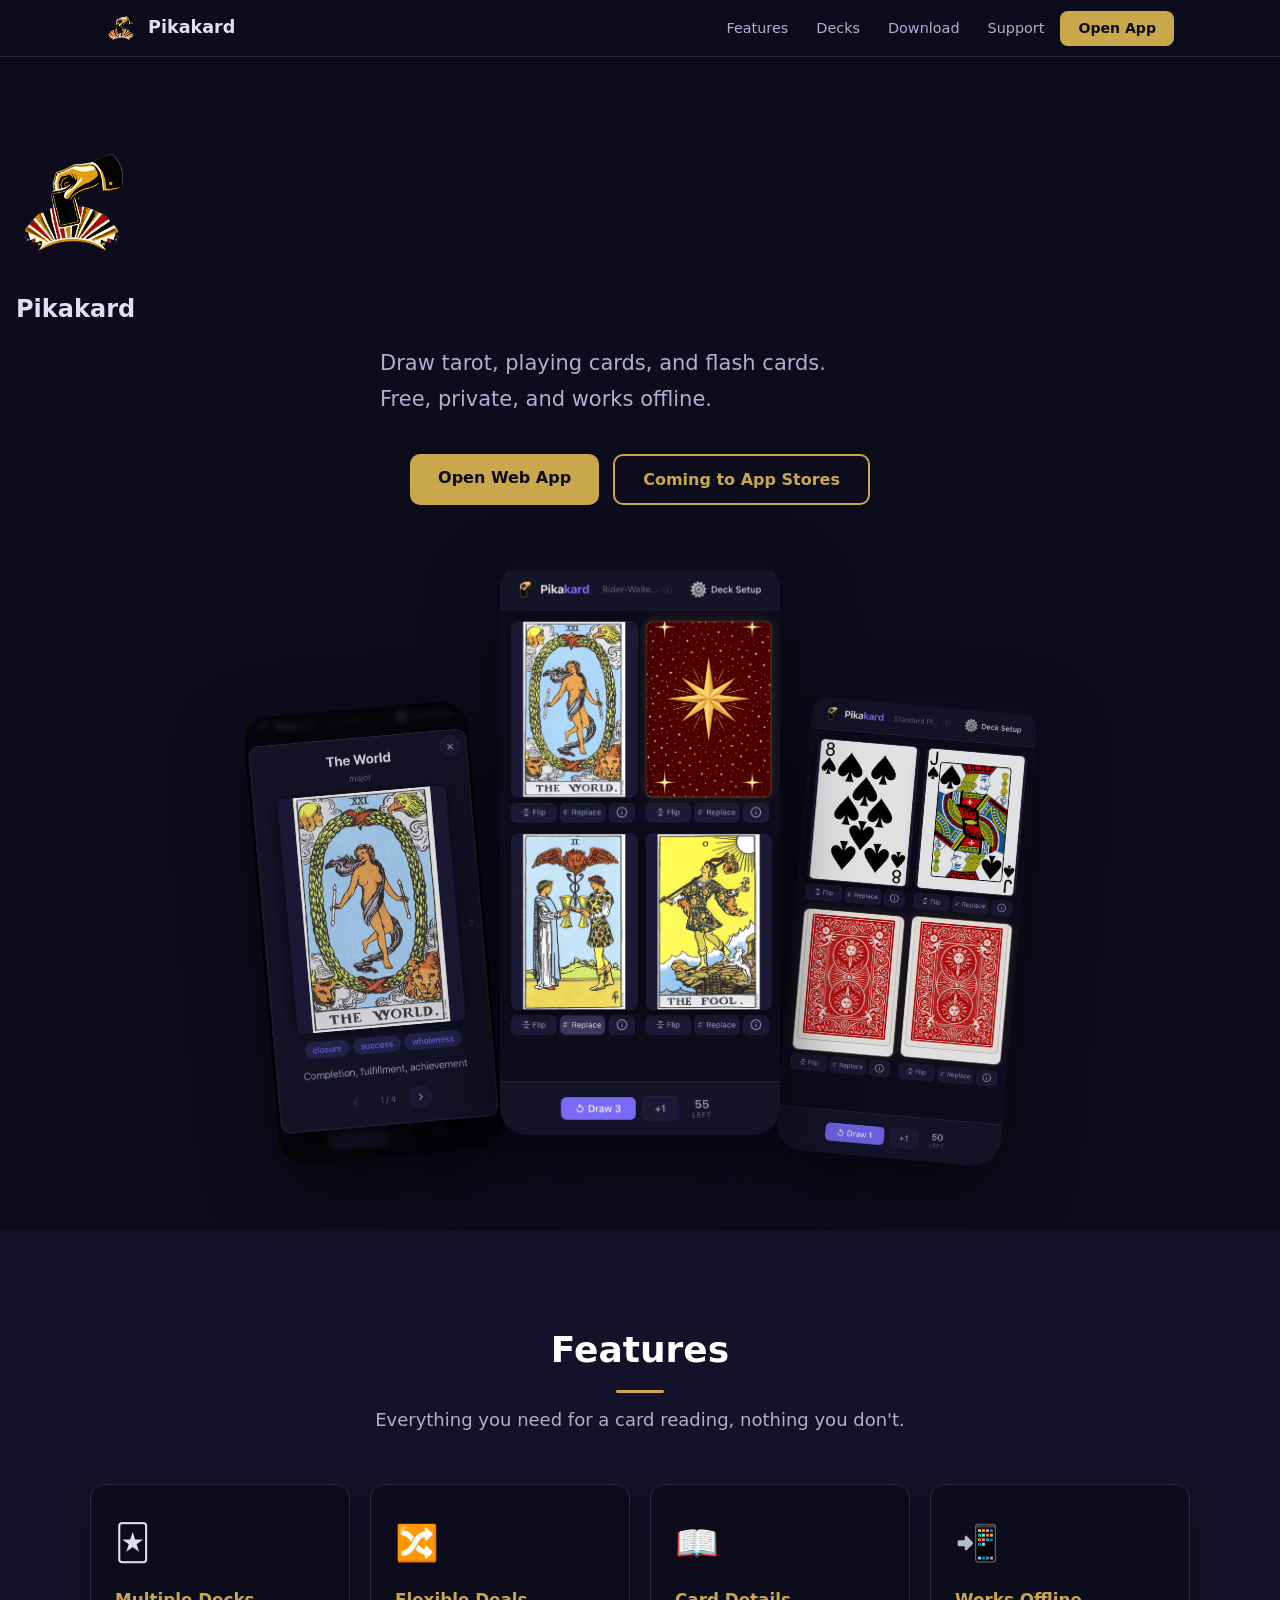
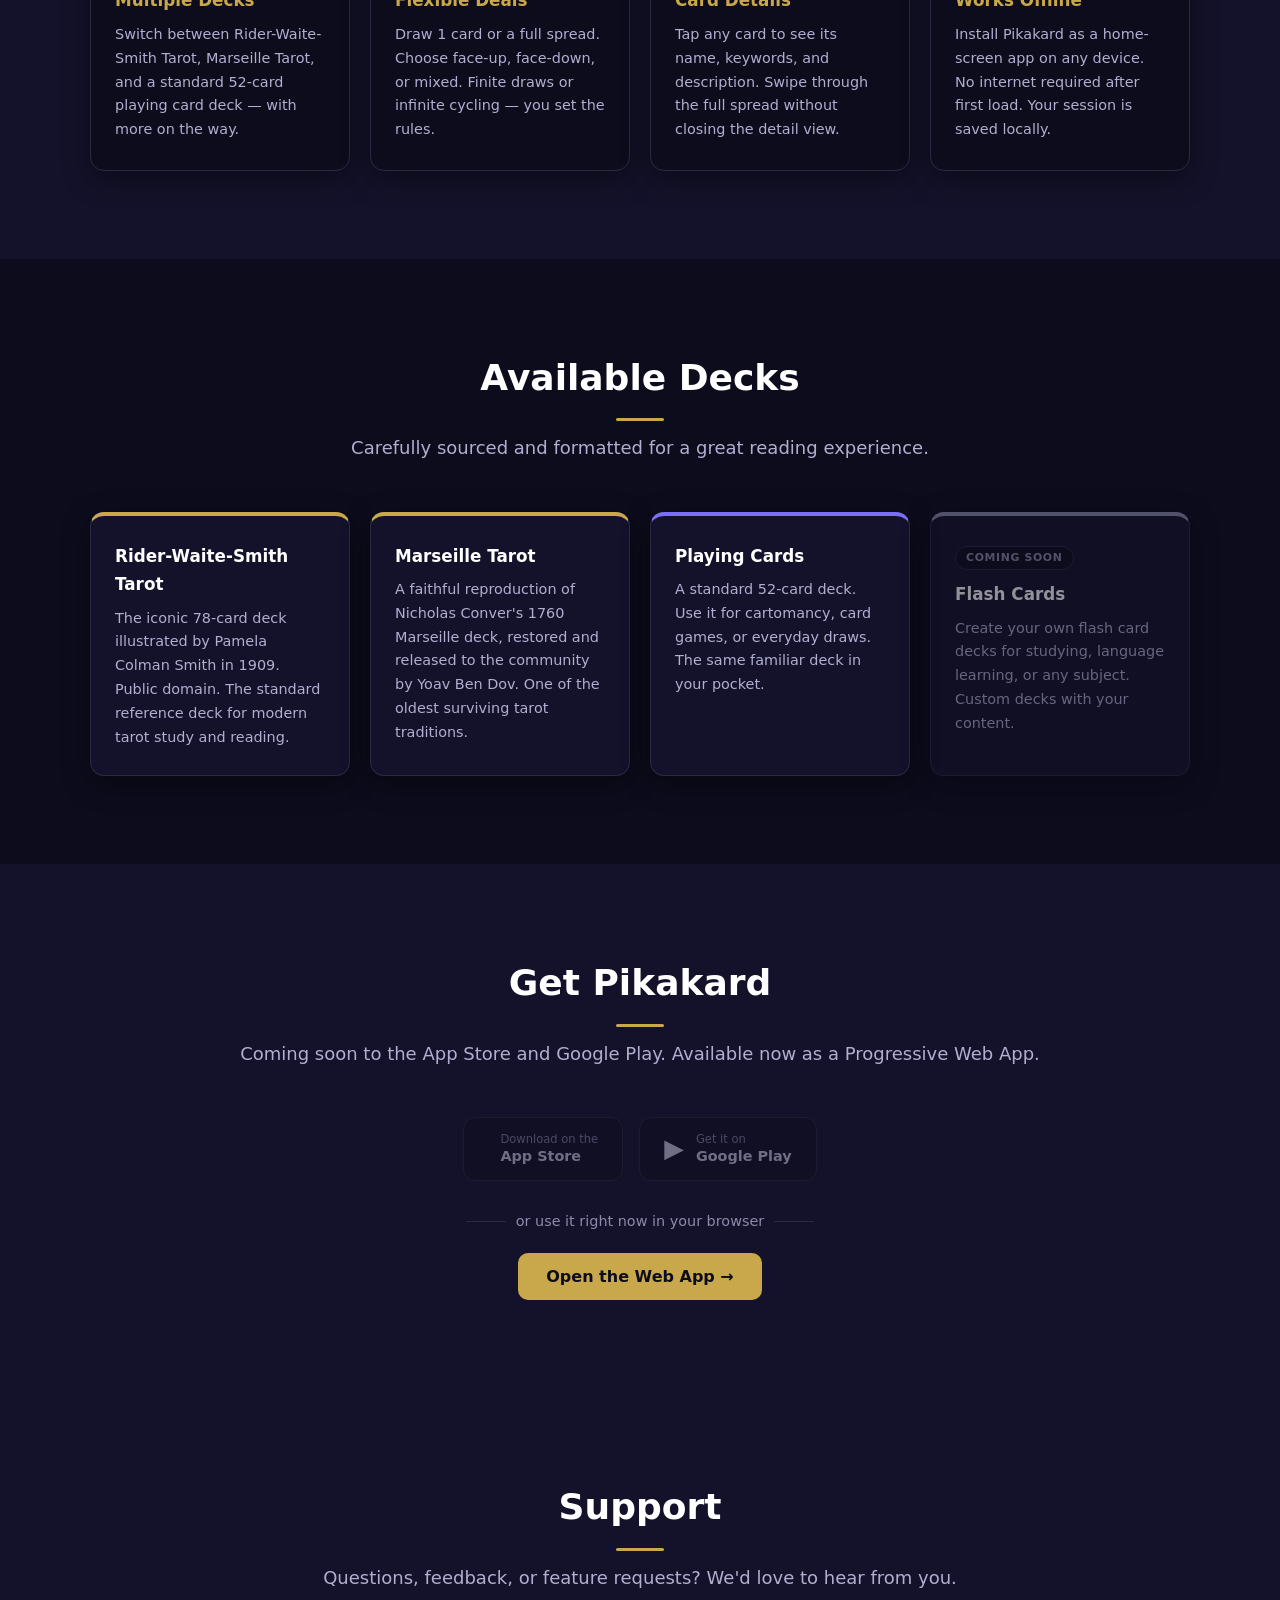
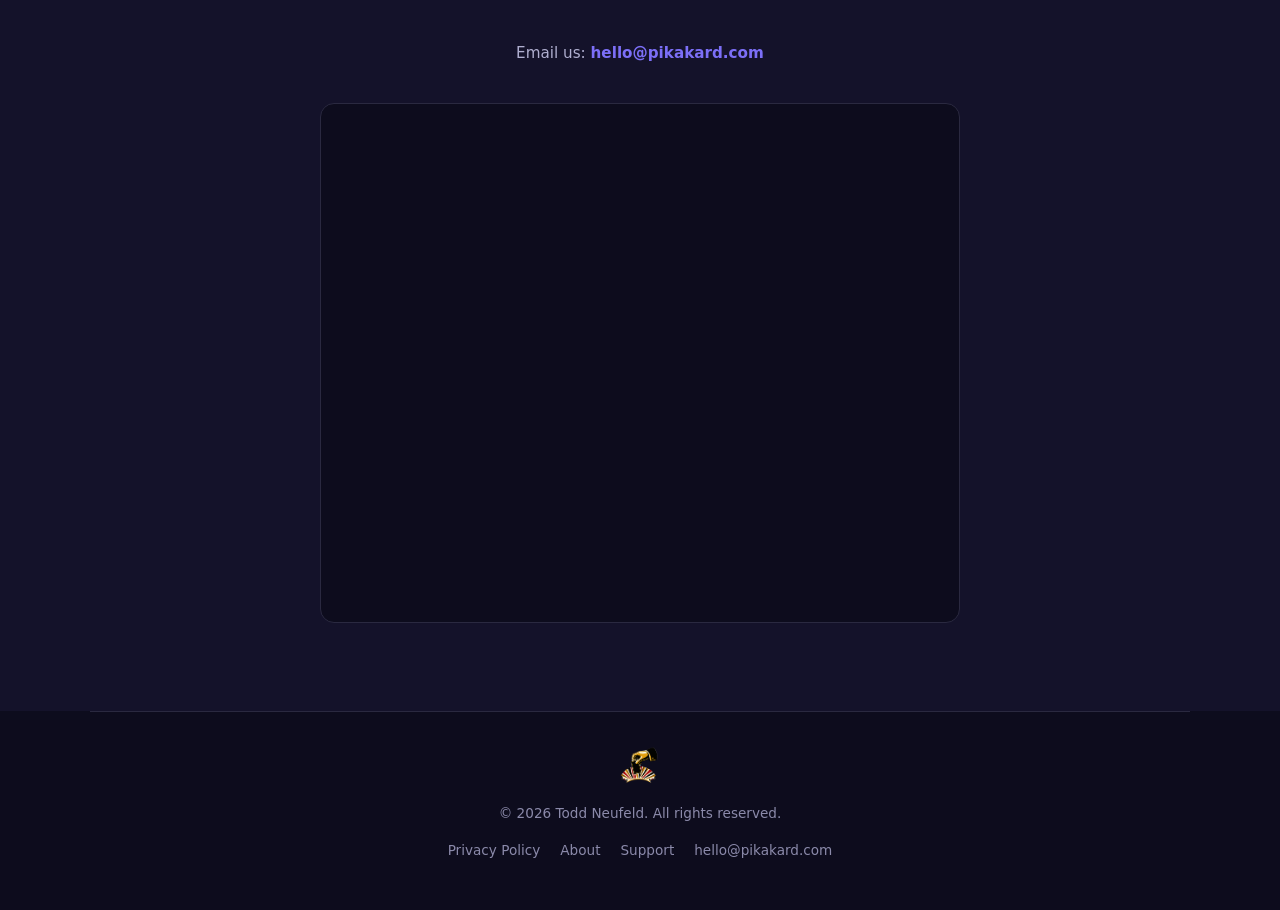
==== index.html @ 69129b9e "Fix contact form iframe positioning Use absolute-positioned iframe inside a relative+fixed-height co" ====
<!DOCTYPE html>
<html lang="en">
<head>
  <meta charset="UTF-8" />
  <meta name="viewport" content="width=device-width, initial-scale=1.0" />
  <title>Pikakard — Card Reading App</title>
  <meta name="description" content="Draw tarot, playing cards, and flash cards. Free, private, and works offline." />

  <!-- Open Graph -->
  <meta property="og:title"       content="Pikakard — Card Reading App" />
  <meta property="og:description" content="Draw tarot, playing cards, and flash cards. Free, private, and works offline." />
  <meta property="og:type"        content="website" />
  <meta property="og:url"         content="https://pikakard.com" />
  <meta property="og:image"       content="https://pikakard.com/images/Pikakard-RWS-spread-screenshot.png" />

  <!-- Canonical -->
  <link rel="canonical" href="https://pikakard.com" />

  <!-- Twitter / X -->
  <meta name="twitter:card"        content="summary_large_image" />
  <meta name="twitter:title"       content="Pikakard — Card Reading App" />
  <meta name="twitter:description" content="Draw tarot, playing cards, and flash cards. Free, private, and works offline." />
  <meta name="twitter:image"       content="https://pikakard.com/images/Pikakard-RWS-spread-screenshot.png" />

  <meta name="theme-color" content="#0d0c1d" />

  <!-- Icons -->
  <link rel="icon"             href="icons/pika-symbol.png" type="image/png" />
  <link rel="apple-touch-icon" href="icons/pika-logo-primary.png" />
  <link rel="manifest"         href="icons/site.webmanifest" />

  <link rel="stylesheet" href="styles.css" />
</head>
<body>

  <!-- ── Nav ───────────────────────────────────────────────────────────── -->
  <div class="nav-wrap">
    <nav class="nav" aria-label="Primary">
      <a href="#top" class="nav-logo">
        <img src="icons/pika-logo-primary.png" alt="" class="nav-logo-icon" />
        Pikakard
      </a>
      <div class="spacer"></div>
      <button class="burger" id="burger" aria-expanded="false" aria-controls="menu" aria-label="Open menu">☰</button>
      <div class="menu" id="menu" role="list">
        <a href="#features" role="listitem">Features</a>
        <a href="#decks"    role="listitem">Decks</a>
        <a href="#download" role="listitem">Download</a>
        <a href="#support"  role="listitem">Support</a>
        <a href="https://app.pikakard.com" class="btn cta" target="_blank" rel="noopener" role="listitem">Open App</a>
      </div>
    </nav>
  </div>

  <!-- ── Hero ──────────────────────────────────────────────────────────── -->
  <section id="top">
    <img src="icons/pika-logo-primary.png" alt="Pikakard logo" class="hero-logo" />
    <h1>Pikakard</h1>
    <p class="tagline">Draw tarot, playing cards, and flash cards.<br>Free, private, and works offline.</p>
    <div class="cta-row">
      <a href="https://app.pikakard.com" class="btn primary" target="_blank" rel="noopener">Open Web App</a>
      <a href="#download" class="btn ghost">Coming to App Stores</a>
    </div>

    <div class="hero-screenshots" aria-hidden="true">
      <img
        class="hero-shot hero-shot--left"
        src="images/Pikakard-RWS-modal-screenshot.png"
        alt="Card detail view showing The World tarot card"
      />
      <img
        class="hero-shot hero-shot--center"
        src="images/Pikakard-RWS-spread-screenshot.png"
        alt="Pikakard showing a four-card tarot spread"
      />
      <img
        class="hero-shot hero-shot--right"
        src="images/Pikakard-Poker-spread-screenshot.png"
        alt="Pikakard showing a playing card spread"
      />
    </div>
  </section>

  <!-- ── Features ──────────────────────────────────────────────────────── -->
  <section id="features">
    <div class="section-inner">
      <div class="section-heading">
        <h2>Features</h2>
        <p>Everything you need for a card reading, nothing you don't.</p>
      </div>
      <div class="features-grid">
        <div class="feature-card">
          <span class="feature-icon">🃏</span>
          <h3>Multiple Decks</h3>
          <p>Switch between Rider-Waite-Smith Tarot, Marseille Tarot, and a standard 52-card playing card deck — with more on the way.</p>
        </div>
        <div class="feature-card">
          <span class="feature-icon">🔀</span>
          <h3>Flexible Deals</h3>
          <p>Draw 1 card or a full spread. Choose face-up, face-down, or mixed. Finite draws or infinite cycling — you set the rules.</p>
        </div>
        <div class="feature-card">
          <span class="feature-icon">📖</span>
          <h3>Card Details</h3>
          <p>Tap any card to see its name, keywords, and description. Swipe through the full spread without closing the detail view.</p>
        </div>
        <div class="feature-card">
          <span class="feature-icon">📲</span>
          <h3>Works Offline</h3>
          <p>Install Pikakard as a home-screen app on any device. No internet required after first load. Your session is saved locally.</p>
        </div>
      </div>
    </div>
  </section>

  <!-- ── Decks ──────────────────────────────────────────────────────────── -->
  <section id="decks">
    <div class="section-inner">
      <div class="section-heading">
        <h2>Available Decks</h2>
        <p>Carefully sourced and formatted for a great reading experience.</p>
      </div>
      <div class="decks-grid">
        <div class="deck-card">
          <h3>Rider-Waite-Smith Tarot</h3>
          <p>The iconic 78-card deck illustrated by Pamela Colman Smith in 1909. Public domain. The standard reference deck for modern tarot study and reading.</p>
        </div>
        <div class="deck-card">
          <h3>Marseille Tarot</h3>
          <p>A faithful reproduction of Nicholas Conver's 1760 Marseille deck, restored and released to the community by Yoav Ben Dov. One of the oldest surviving tarot traditions.</p>
        </div>
        <div class="deck-card">
          <h3>Playing Cards</h3>
          <p>A standard 52-card deck. Use it for cartomancy, card games, or everyday draws. The same familiar deck in your pocket.</p>
        </div>
        <div class="deck-card deck-card--soon">
          <span class="coming-soon-badge">Coming Soon</span>
          <h3>Flash Cards</h3>
          <p>Create your own flash card decks for studying, language learning, or any subject. Custom decks with your content.</p>
        </div>
      </div>
    </div>
  </section>

  <!-- ── Download ───────────────────────────────────────────────────────── -->
  <section id="download">
    <div class="section-inner">
      <div class="section-heading">
        <h2>Get Pikakard</h2>
        <p>Coming soon to the App Store and Google Play. Available now as a Progressive Web App.</p>
      </div>

      <div class="badge-row">
        <!-- Placeholder badges — links will be added when store listings go live -->
        <a class="store-badge placeholder" href="#download" aria-label="Download on the App Store (coming soon)" aria-disabled="true">
          <span class="store-badge-icon"></span>
          <span class="store-badge-text">
            <small>Download on the</small>
            App Store
          </span>
        </a>
        <a class="store-badge placeholder" href="#download" aria-label="Get it on Google Play (coming soon)" aria-disabled="true">
          <span class="store-badge-icon">▶</span>
          <span class="store-badge-text">
            <small>Get it on</small>
            Google Play
          </span>
        </a>
      </div>

      <div class="or-divider">or use it right now in your browser</div>

      <div style="text-align:center">
        <a href="https://app.pikakard.com" class="btn primary" target="_blank" rel="noopener">Open the Web App →</a>
      </div>
    </div>
  </section>

  <!-- ── Support ───────────────────────────────────────────────────────── -->
  <section id="support">
    <div class="section-inner">
      <div class="section-heading">
        <h2>Support</h2>
        <p>Questions, feedback, or feature requests? We'd love to hear from you.</p>
      </div>

      <div class="support-email">
        Email us: <a href="mailto:hello@pikakard.com">hello@pikakard.com</a>
      </div>

      <div class="contact-form-wrap">
        <iframe src="https://www.managersal.com/webform.php?fo=101&pf=100Wv1q6&op=managersalForm" style="position:absolute;top:0;left:0;width:100%;height:100%;border:0;" onload="szManagerSalForm('managersalForm')"></iframe>
      </div>
    </div>
  </section>

  <!-- ── Footer ─────────────────────────────────────────────────────────── -->
  <footer class="site-footer">
    <img src="icons/pika-logo-primary.png" alt="Pikakard" class="footer-logo" />
    <div>&copy; <span id="year"></span> Todd Neufeld. All rights reserved.</div>
    <nav class="footer-links" aria-label="Footer">
      <a href="privacy.html">Privacy Policy</a>
      <a href="about.html">About</a>
      <a href="#support">Support</a>
      <a href="mailto:hello@pikakard.com">hello@pikakard.com</a>
    </nav>
  </footer>

  <script src="scripts.js"></script>
</body>
</html>
---- styles.css ----
/* ── Reset ─────────────────────────────────────────────────────────────── */
*, *::before, *::after { box-sizing: border-box; margin: 0; padding: 0; }
html { scroll-behavior: smooth; }

/* ── Design tokens ─────────────────────────────────────────────────────── */
:root {
  --bg:      #0d0c1d;
  --ink:     #e0dff5;
  --muted:   #8b8aaa;
  --subtle:  #b0afd0;
  --brand:   #c9a84c;   /* gold */
  --brand-2: #7c6ff7;   /* purple */
  --card:    #14122a;
  --border:  #2a2940;
  --maxw:    1100px;
  --radius:  14px;
  --shadow:  0 8px 28px rgba(0,0,0,.45);
  --t:       .18s ease;
}

/* ── Base ──────────────────────────────────────────────────────────────── */
body {
  font-family: system-ui, -apple-system, 'Segoe UI', Roboto, sans-serif;
  background: var(--bg);
  color: var(--ink);
  line-height: 1.7;
}

a { color: var(--brand-2); text-decoration: none; }
a:hover { color: #a39af9; }

img { display: block; max-width: 100%; }

/* ── Nav ───────────────────────────────────────────────────────────────── */
.nav-wrap {
  position: sticky;
  top: 0;
  z-index: 50;
  background: var(--bg);
  border-bottom: 1px solid var(--border);
}

.nav {
  max-width: var(--maxw);
  margin: 0 auto;
  display: flex;
  align-items: center;
  gap: 6px;
  padding: 10px 16px;
}

.nav-logo {
  display: flex;
  align-items: center;
  gap: 10px;
  color: var(--ink);
  font-weight: 800;
  font-size: 1.1rem;
  text-decoration: none;
  flex-shrink: 0;
}

.nav-logo:hover { color: var(--brand); }

.nav-logo-icon {
  width: 32px;
  height: 32px;
  border-radius: 8px;
  object-fit: contain;
}

.spacer { flex: 1; }

.menu {
  display: flex;
  align-items: center;
  gap: 4px;
}

.menu a {
  color: var(--subtle);
  padding: 6px 12px;
  border-radius: 8px;
  font-size: .9rem;
  transition: background var(--t), color var(--t);
}

.menu a:hover { background: var(--card); color: var(--ink); }

.burger {
  display: none;
  background: none;
  border: none;
  color: var(--ink);
  font-size: 1.4rem;
  cursor: pointer;
  padding: 4px 8px;
  line-height: 1;
}

/* ── Buttons ───────────────────────────────────────────────────────────── */
.btn {
  display: inline-block;
  border: none;
  border-radius: 10px;
  padding: 14px 28px;
  font-weight: 700;
  font-size: 1rem;
  cursor: pointer;
  text-decoration: none;
  transition: opacity var(--t), transform var(--t);
  line-height: 1.2;
}

.btn:hover { opacity: .88; transform: translateY(-1px); }

.btn.primary { background: var(--brand); color: #0d0c1d; }
.btn.ghost   { background: transparent; color: var(--brand); border: 2px solid var(--brand); }

.btn.cta {
  background: var(--brand);
  color: #0d0c1d;
  padding: 9px 18px;
  font-size: .88rem;
  border-radius: 8px;
  white-space: nowrap;
}

/* ── Sections ──────────────────────────────────────────────────────────── */
section { scroll-margin-top: 64px; padding: 88px 16px; }

.section-inner {
  max-width: var(--maxw);
  margin: 0 auto;
  width: 100%;
}

.section-heading { text-align: center; margin-bottom: 48px; }

.section-heading h2 {
  font-size: clamp(24px, 3.5vw, 36px);
  color: #fff;
  font-weight: 800;
}

.section-heading h2::after {
  content: '';
  display: block;
  width: 48px;
  height: 3px;
  background: var(--brand);
  margin: 10px auto 0;
  border-radius: 2px;
}

.section-heading p {
  color: var(--subtle);
  margin-top: 12px;
  font-size: clamp(15px, 1.5vw, 18px);
}

/* ── Hero ──────────────────────────────────────────────────────────────── */
#hero {
  min-height: 100vh;
  min-height: 100dvh;
  display: flex;
  flex-direction: column;
  align-items: center;
  justify-content: center;
  text-align: center;
  padding: 80px 16px;
}

.hero-logo {
  width: clamp(80px, 15vw, 120px);
  margin-bottom: 24px;
  border-radius: 20px;
}

#hero h1 {
  font-size: clamp(42px, 7vw, 74px);
  font-weight: 900;
  color: var(--brand);
  line-height: 1.05;
}

.tagline {
  font-size: clamp(16px, 2vw, 21px);
  color: var(--subtle);
  max-width: 520px;
  margin: 16px auto 36px;
}

.cta-row {
  display: flex;
  gap: 14px;
  flex-wrap: wrap;
  justify-content: center;
}

/* ── Hero screenshots ──────────────────────────────────────────────────── */
.hero-screenshots {
  display: flex;
  justify-content: center;
  align-items: flex-end;
  gap: 16px;
  margin-top: 56px;
  padding: 0 16px 8px;
}

.hero-shot {
  border-radius: 28px;
  box-shadow: 0 28px 72px rgba(0, 0, 0, 0.6);
  height: auto;
  display: block;
  transition: transform 0.3s ease, box-shadow 0.3s ease;
}

.hero-shot--center {
  width: clamp(200px, 30vw, 280px);
  position: relative;
  z-index: 2;
}

.hero-shot--left {
  width: clamp(160px, 24vw, 225px);
  transform: rotate(-5deg) translateY(24px);
  opacity: 0.88;
  z-index: 1;
}

.hero-shot--right {
  width: clamp(160px, 24vw, 225px);
  transform: rotate(5deg) translateY(24px);
  opacity: 0.88;
  z-index: 1;
}

.hero-screenshots:hover .hero-shot--left  { transform: rotate(-5deg) translateY(16px); opacity: 1; }
.hero-screenshots:hover .hero-shot--right { transform: rotate(5deg) translateY(16px); opacity: 1; }

@media (max-width: 540px) {
  .hero-shot--left,
  .hero-shot--right { display: none; }

  .hero-shot--center {
    width: clamp(220px, 72vw, 300px);
  }
}

/* ── Features ──────────────────────────────────────────────────────────── */
#features { background: var(--card); }

.features-grid {
  display: grid;
  grid-template-columns: repeat(auto-fit, minmax(230px, 1fr));
  gap: 20px;
}

.feature-card {
  background: var(--bg);
  border: 1px solid var(--border);
  border-radius: var(--radius);
  padding: 28px 24px;
  box-shadow: var(--shadow);
}

.feature-icon {
  font-size: 2.2rem;
  display: block;
  margin-bottom: 14px;
}

.feature-card h3 {
  color: var(--brand);
  font-size: 1.05rem;
  font-weight: 700;
  margin-bottom: 8px;
}

.feature-card p {
  color: var(--subtle);
  font-size: .9rem;
  line-height: 1.65;
}

/* ── Decks ─────────────────────────────────────────────────────────────── */
.decks-grid {
  display: grid;
  grid-template-columns: repeat(auto-fit, minmax(260px, 1fr));
  gap: 20px;
}

.deck-card {
  background: var(--card);
  border: 1px solid var(--border);
  border-top: 4px solid var(--brand);
  border-radius: var(--radius);
  padding: 26px 24px;
  box-shadow: var(--shadow);
}

.deck-card:nth-child(3) { border-top-color: var(--brand-2); }

.deck-card h3 {
  color: #fff;
  font-size: 1.05rem;
  font-weight: 700;
  margin-bottom: 8px;
}

.deck-card p {
  color: var(--subtle);
  font-size: .9rem;
  line-height: 1.65;
}

/* Coming-soon deck card */
.deck-card--soon {
  opacity: 0.55;
  border-top-color: var(--muted);
  position: relative;
}

.coming-soon-badge {
  display: inline-block;
  font-size: 0.68rem;
  font-weight: 700;
  text-transform: uppercase;
  letter-spacing: 0.06em;
  color: var(--muted);
  background: var(--bg);
  border: 1px solid var(--border);
  border-radius: 20px;
  padding: 2px 10px;
  margin-bottom: 10px;
}

/* ── Download ──────────────────────────────────────────────────────────── */
#download { background: var(--card); text-align: center; }

.badge-row {
  display: flex;
  gap: 16px;
  flex-wrap: wrap;
  justify-content: center;
  margin: 36px 0 28px;
}

.store-badge {
  display: flex;
  align-items: center;
  gap: 12px;
  background: var(--bg);
  border: 1px solid var(--border);
  border-radius: 12px;
  padding: 14px 24px;
  color: var(--ink);
  text-decoration: none;
  font-size: .9rem;
  font-weight: 600;
  transition: border-color var(--t), opacity var(--t);
}

.store-badge:hover { color: var(--ink); }

.store-badge.placeholder {
  opacity: .45;
  cursor: not-allowed;
  pointer-events: none;
}

.store-badge-icon { font-size: 1.6rem; line-height: 1; }

.store-badge-text { text-align: left; line-height: 1.3; }
.store-badge-text small { display: block; font-size: .72rem; font-weight: 400; color: var(--muted); }

.or-divider {
  text-align: center;
  color: var(--muted);
  margin: 4px 0 20px;
  font-size: .9rem;
}

.or-divider::before,
.or-divider::after {
  content: '';
  display: inline-block;
  width: 40px;
  height: 1px;
  background: var(--border);
  vertical-align: middle;
  margin: 0 10px;
}

/* ── Support ───────────────────────────────────────────────────────────── */
#support { background: var(--card); }

.support-email {
  text-align: center;
  color: var(--subtle);
  font-size: 0.95rem;
  margin-bottom: 36px;
}

.support-email a {
  color: var(--brand-2);
  font-weight: 600;
}

.contact-form-wrap {
  position: relative;
  height: 520px;
  max-width: 640px;
  margin: 0 auto;
  border-radius: var(--radius);
  overflow: hidden;
  border: 1px solid var(--border);
  background: var(--bg);
}

/* ── Footer ────────────────────────────────────────────────────────────── */
.site-footer {
  max-width: var(--maxw);
  margin: 0 auto;
  padding: 32px 16px 48px;
  border-top: 1px solid var(--border);
  display: flex;
  flex-direction: column;
  align-items: center;
  gap: 14px;
  text-align: center;
  color: var(--muted);
  font-size: .85rem;
}

.footer-logo {
  width: 44px;
  height: 44px;
  border-radius: 10px;
  object-fit: contain;
}

.footer-links {
  display: flex;
  gap: 20px;
  flex-wrap: wrap;
  justify-content: center;
}

.footer-links a { color: var(--muted); }
.footer-links a:hover { color: var(--ink); }

/* ── Prose pages (privacy, about) ──────────────────────────────────────── */
.prose-page {
  max-width: 640px;
  margin: 0 auto;
  padding: 40px 16px 80px;
}

.back-link {
  display: inline-block;
  color: var(--muted);
  font-size: .9rem;
  margin-bottom: 2rem;
  transition: color var(--t);
}
.back-link:hover { color: var(--ink); }

.prose-page h1 {
  font-size: 1.75rem;
  font-weight: 700;
  color: #fff;
  margin-bottom: 4px;
}

.prose-page .meta {
  font-size: .8rem;
  color: var(--muted);
  margin-bottom: 2.5rem;
}

.prose-page > p {
  font-size: .925rem;
  color: var(--subtle);
  line-height: 1.75;
}

.prose-page h2 {
  font-size: 1rem;
  font-weight: 600;
  color: #c8c7e8;
  margin: 2rem 0 .5rem;
}

.prose-page p,
.prose-page li {
  font-size: .925rem;
  color: var(--subtle);
  line-height: 1.75;
}

.prose-page ul { padding-left: 1.25rem; }
.prose-page li { margin-bottom: .25rem; }

.prose-page a { color: var(--brand-2); }
.prose-page a:hover { color: #a39af9; }

.prose-page .logo-row {
  display: flex;
  align-items: center;
  gap: 1rem;
  margin-bottom: .5rem;
}

.prose-page .logo-row img {
  width: 52px;
  height: 52px;
  border-radius: 12px;
}

.page-footer {
  margin-top: 3rem;
  font-size: .8rem;
  color: var(--muted);
  border-top: 1px solid var(--border);
  padding-top: 1.5rem;
}

.page-footer a { color: var(--muted); }
.page-footer a:hover { color: var(--ink); }

/* ── Mobile nav ────────────────────────────────────────────────────────── */
@media (max-width: 720px) {
  .burger { display: block; }

  .menu {
    display: none;
    position: absolute;
    top: 100%;
    left: 0;
    right: 0;
    flex-direction: column;
    align-items: stretch;
    background: var(--bg);
    border-bottom: 1px solid var(--border);
    padding: 8px 16px 16px;
    gap: 4px;
  }

  .menu.open { display: flex; }

  .menu a {
    padding: 10px 14px;
    font-size: 1rem;
  }

  .menu .btn.cta {
    text-align: center;
    padding: 12px 18px;
    margin-top: 4px;
    font-size: .95rem;
  }

  .nav-wrap { position: relative; }
}
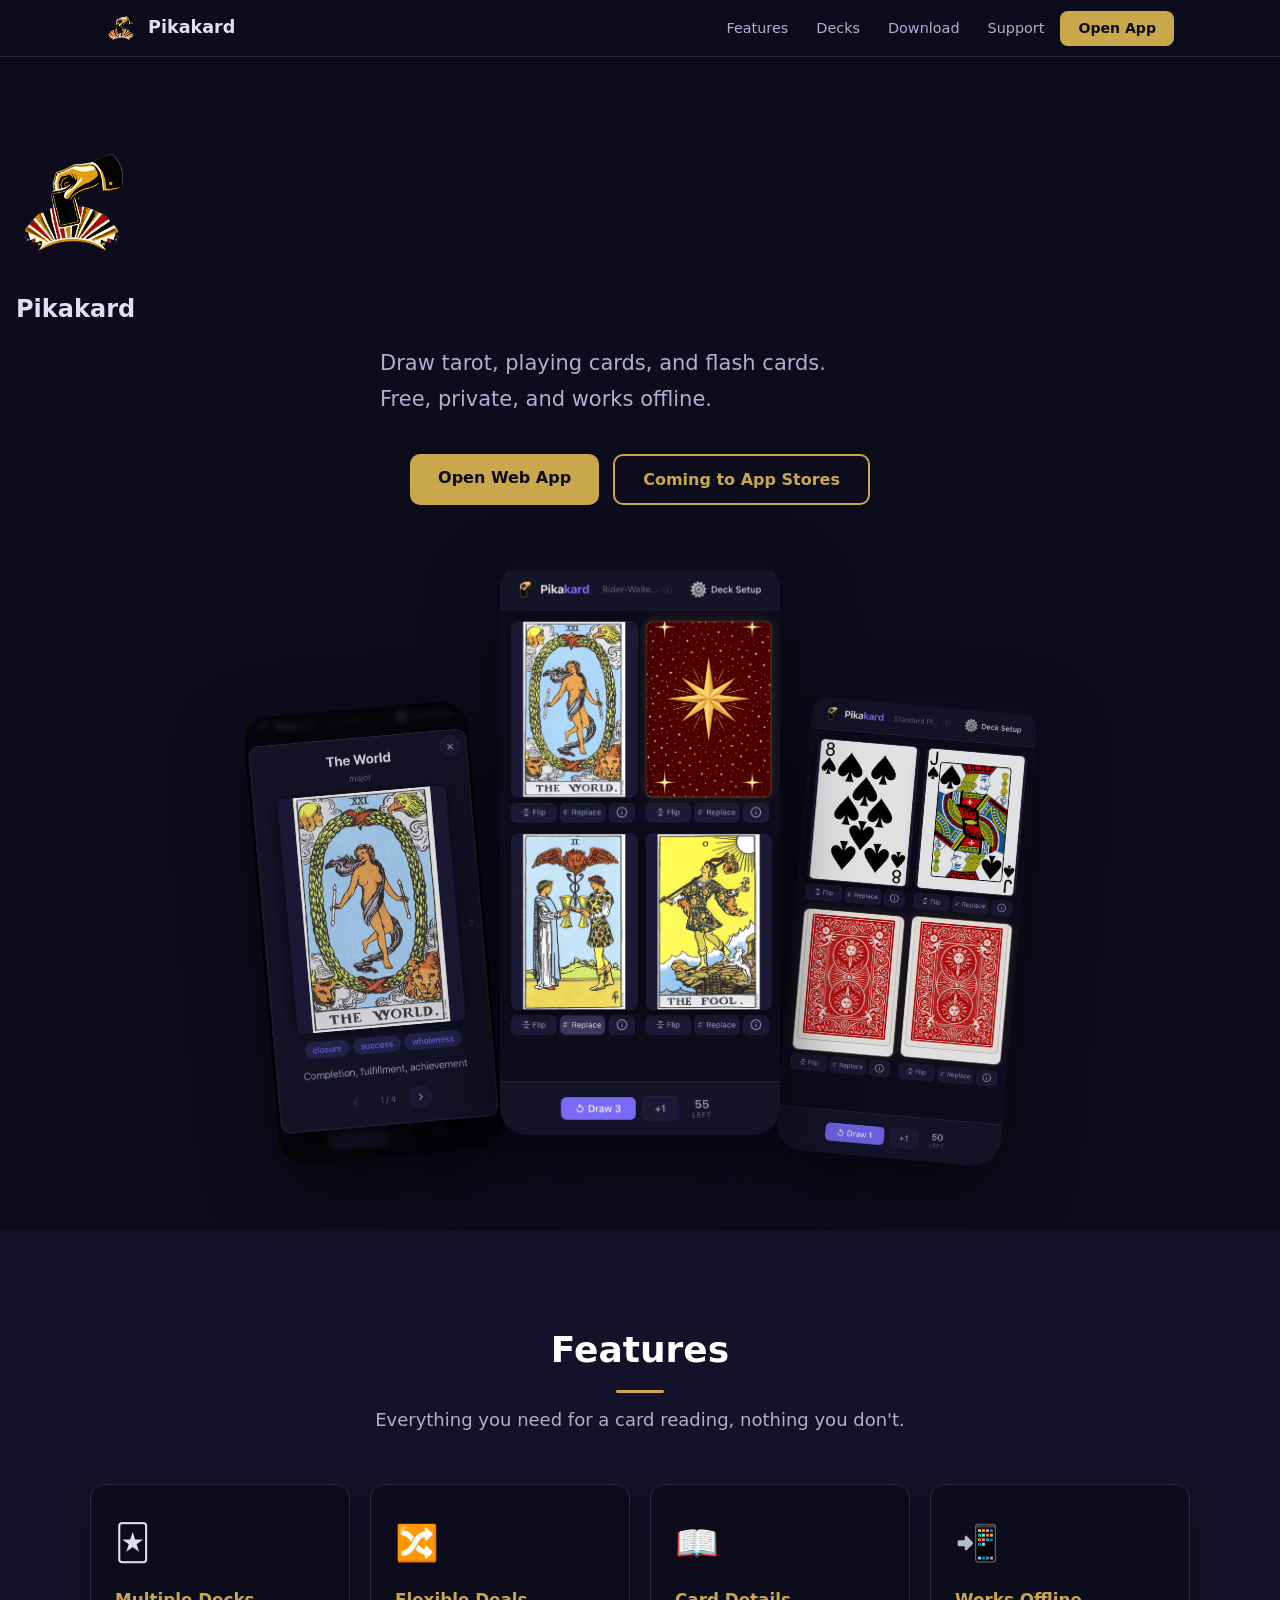
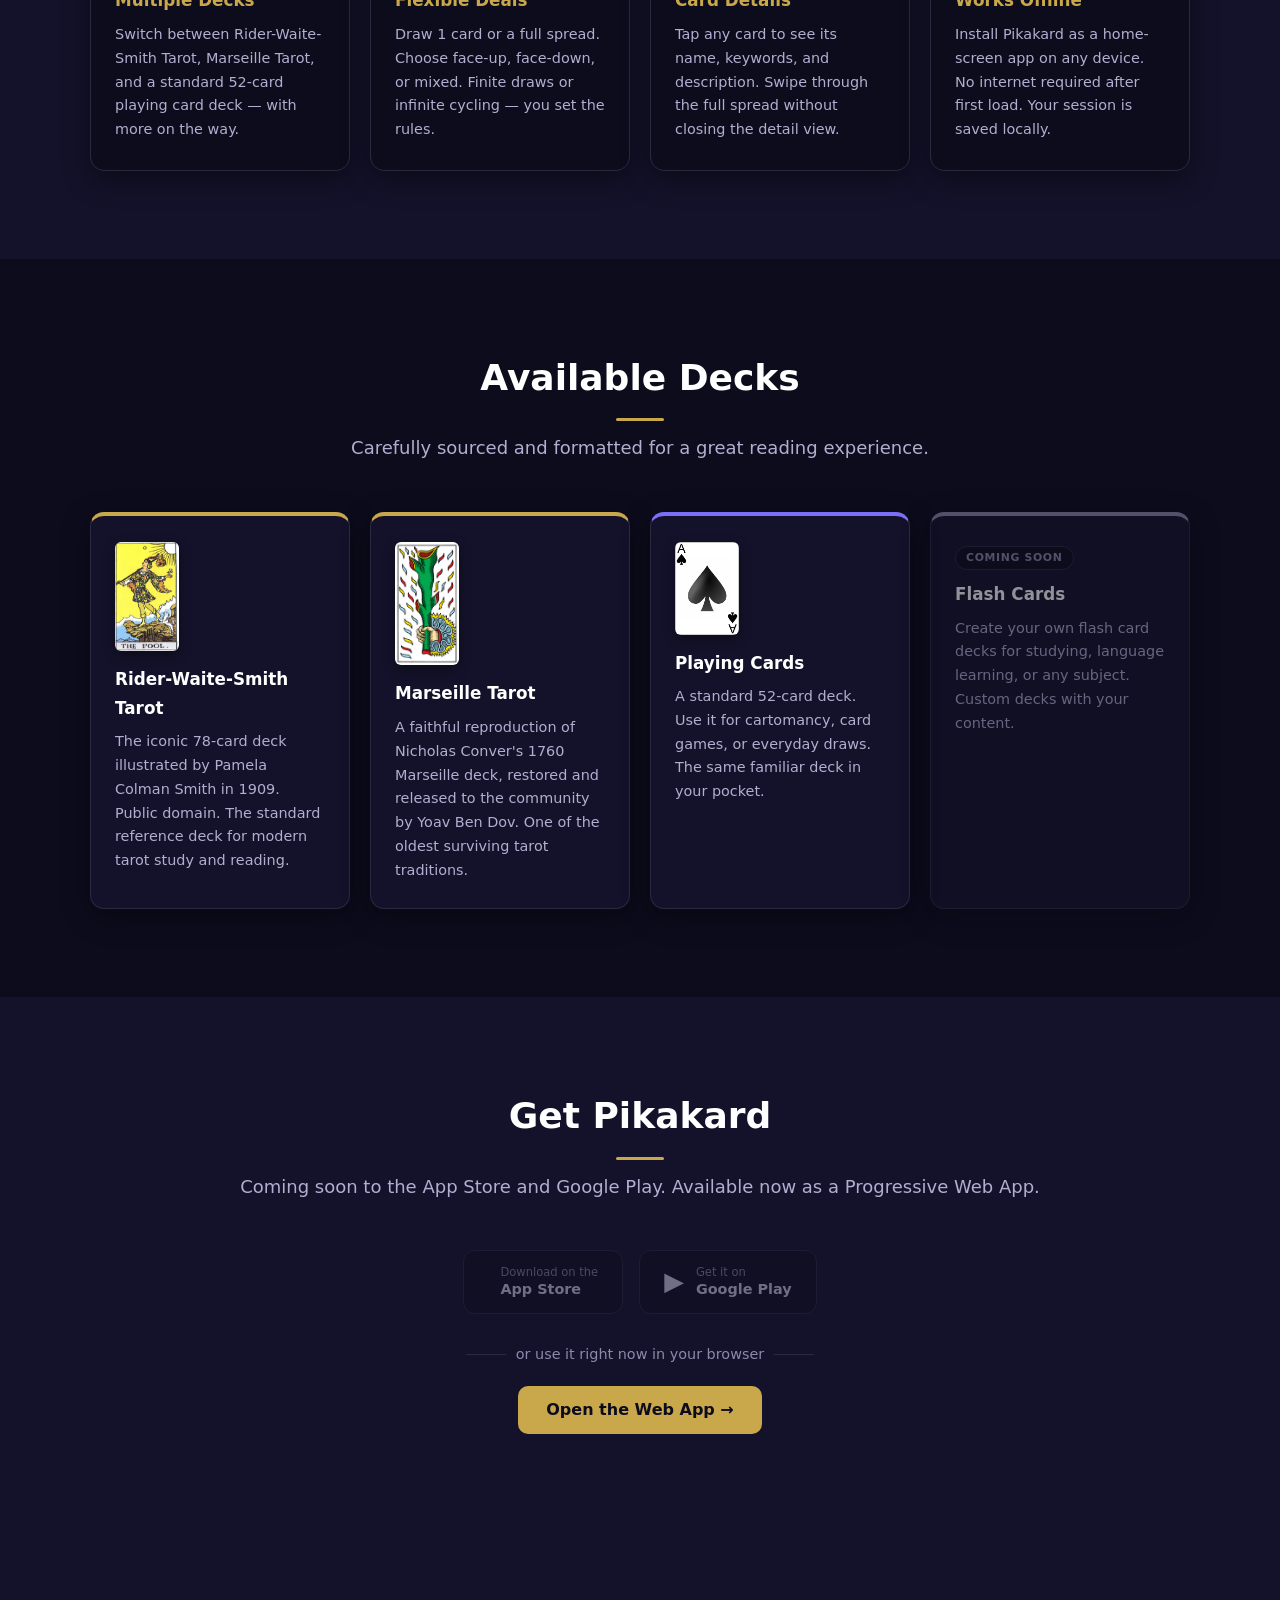
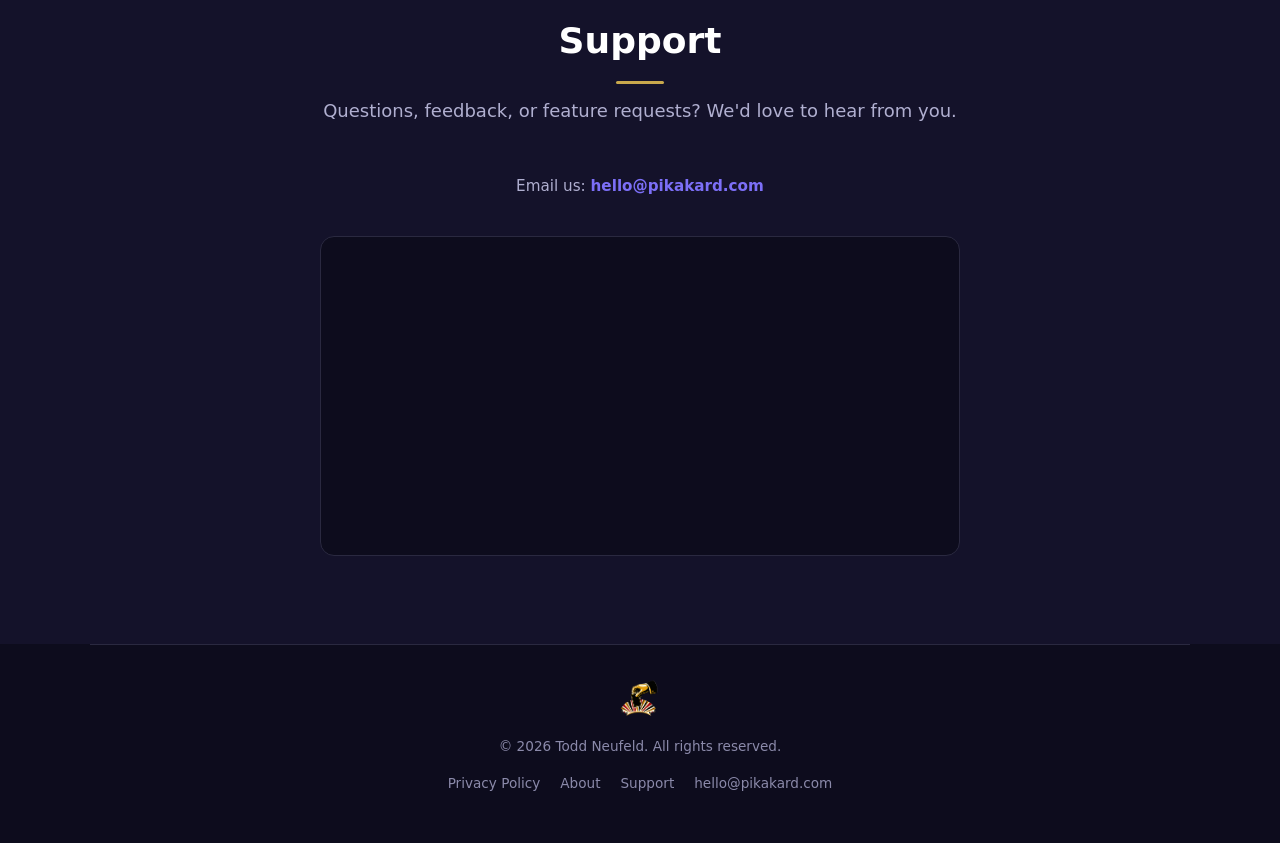
==== commit f0d21ceb: "Add card thumbnails to landing page deck section Small card image (64px) above each deck name: The F" ====
--- a/index.html
+++ b/index.html
@@ -122,14 +122,17 @@
       </div>
       <div class="decks-grid">
         <div class="deck-card">
+          <img class="deck-thumb" src="images/thumb-rws.jpg" alt="The Fool — Rider-Waite-Smith Tarot" />
           <h3>Rider-Waite-Smith Tarot</h3>
           <p>The iconic 78-card deck illustrated by Pamela Colman Smith in 1909. Public domain. The standard reference deck for modern tarot study and reading.</p>
         </div>
         <div class="deck-card">
+          <img class="deck-thumb" src="images/thumb-marseille.jpg" alt="First card — Marseille Tarot" />
           <h3>Marseille Tarot</h3>
           <p>A faithful reproduction of Nicholas Conver's 1760 Marseille deck, restored and released to the community by Yoav Ben Dov. One of the oldest surviving tarot traditions.</p>
         </div>
         <div class="deck-card">
+          <img class="deck-thumb" src="images/thumb-playing.png" alt="Ace of Spades — Playing Cards" />
           <h3>Playing Cards</h3>
           <p>A standard 52-card deck. Use it for cartomancy, card games, or everyday draws. The same familiar deck in your pocket.</p>
         </div>
--- a/styles.css
+++ b/styles.css
@@ -302,6 +302,14 @@
 
 .deck-card:nth-child(3) { border-top-color: var(--brand-2); }
 
+.deck-thumb {
+  width: 64px;
+  height: auto;
+  border-radius: 6px;
+  margin-bottom: 14px;
+  box-shadow: 0 4px 12px rgba(0,0,0,0.4);
+}
+
 .deck-card h3 {
   color: #fff;
   font-size: 1.05rem;
@@ -410,7 +418,7 @@
 
 .contact-form-wrap {
   position: relative;
-  height: 520px;
+  height: 320px;
   max-width: 640px;
   margin: 0 auto;
   border-radius: var(--radius);
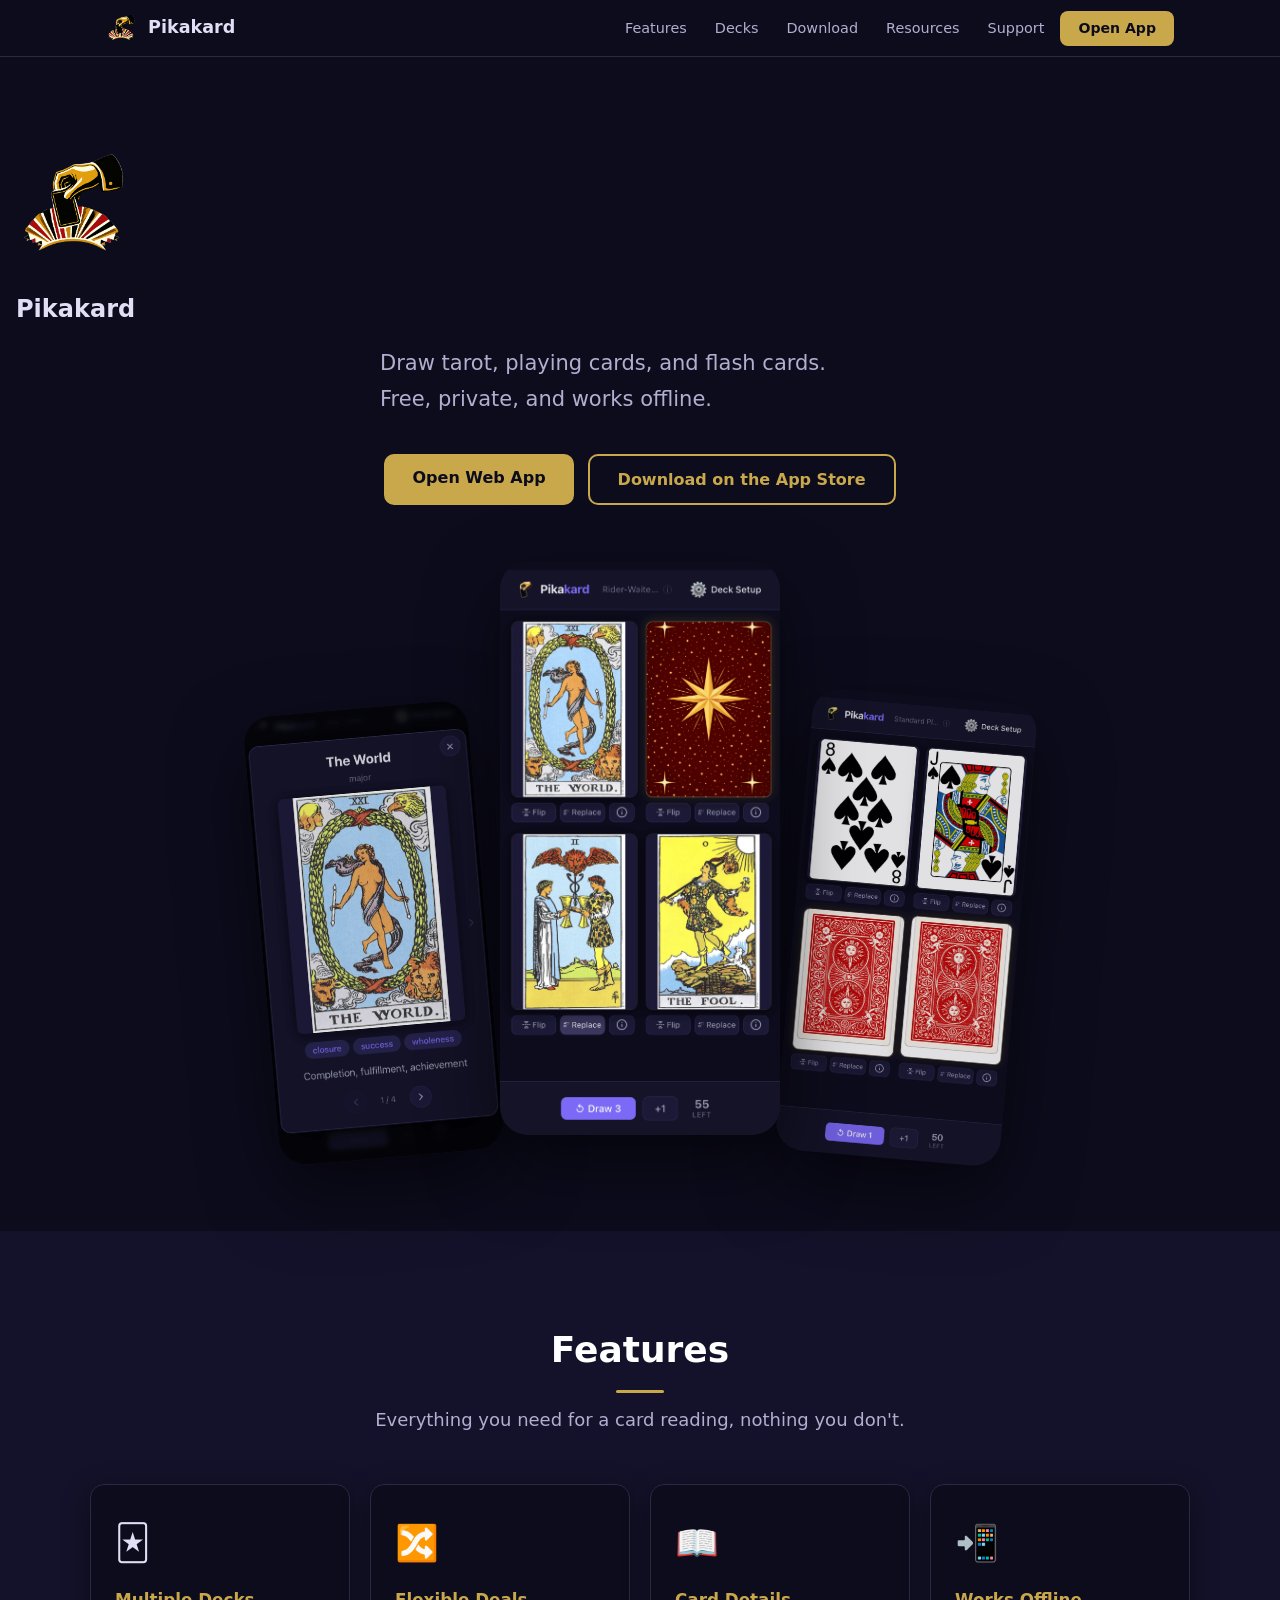
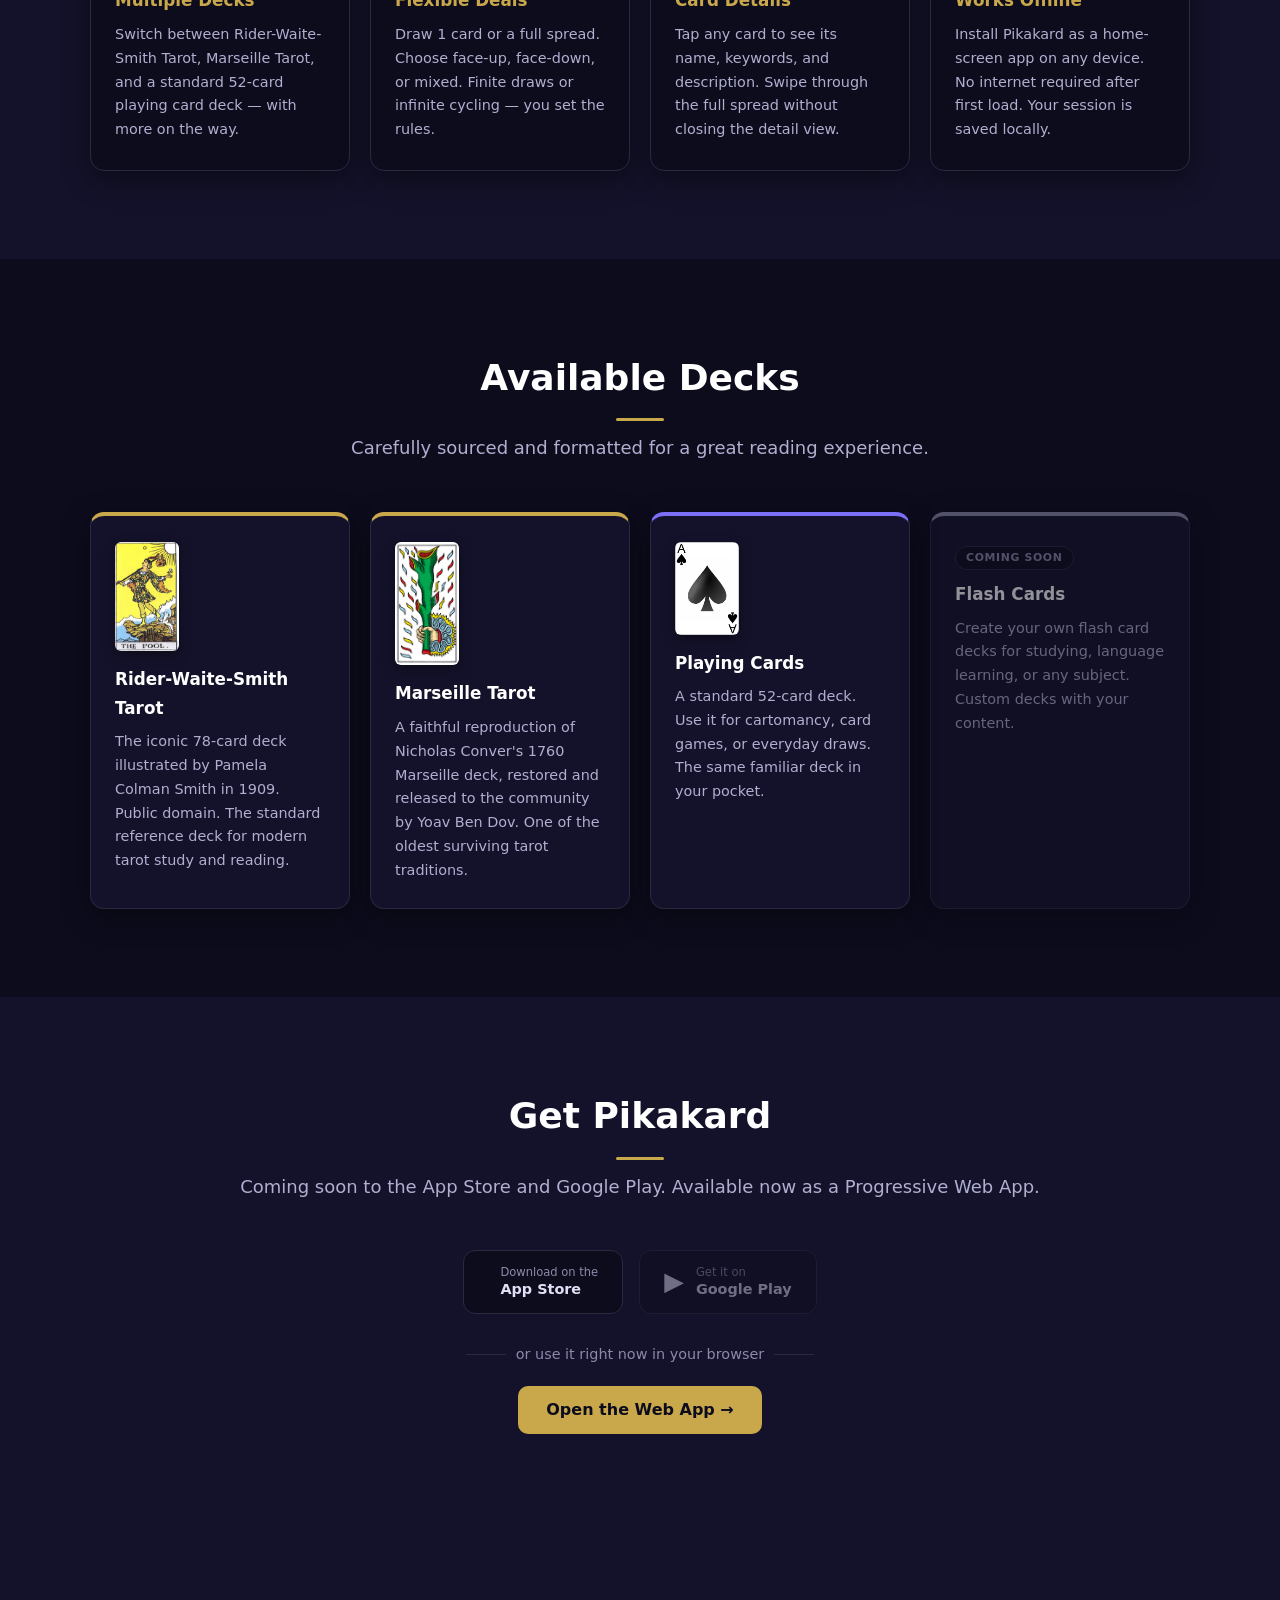
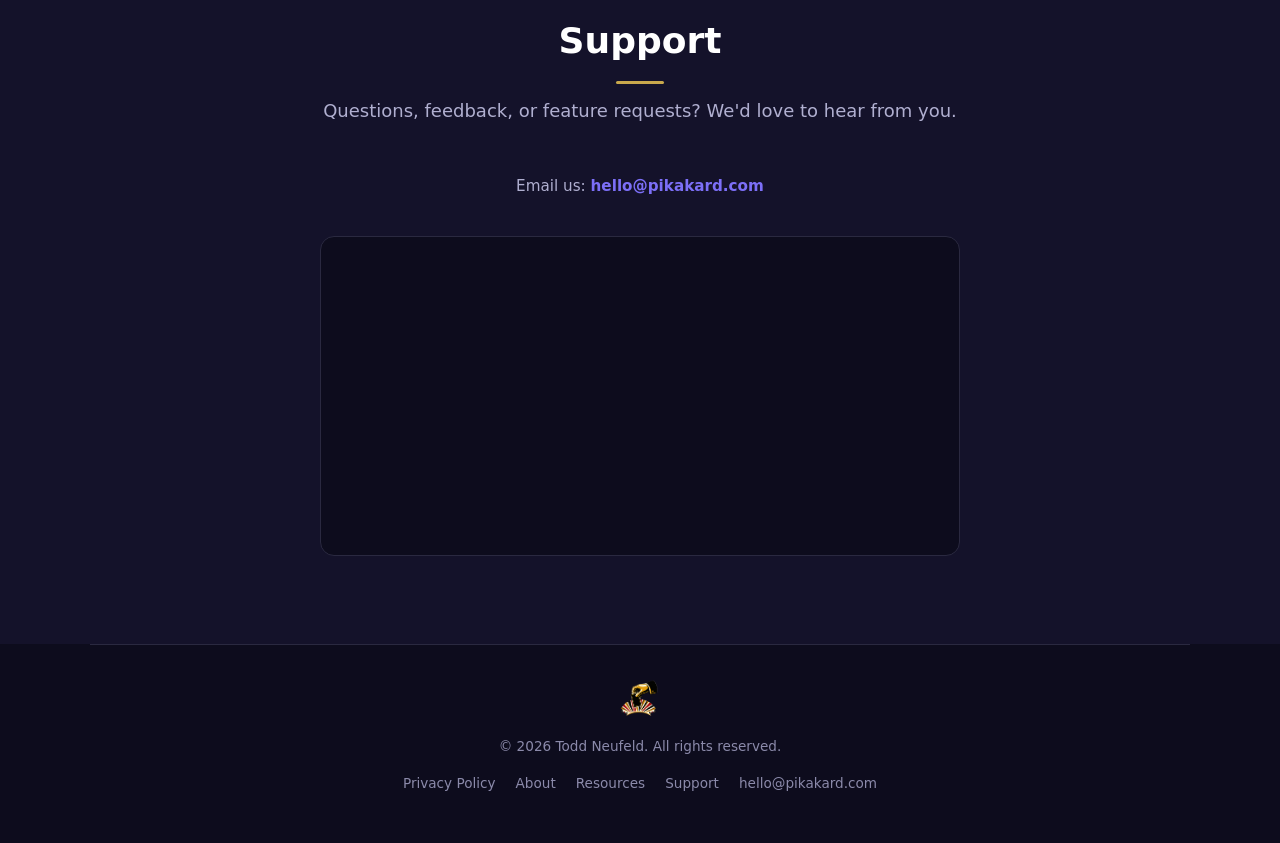
==== commit a2af520c: "Add Resources to nav and footer, update App Store badge from placeholder Co-Authored-By: Claude Sonn" ====
--- a/index.html
+++ b/index.html
@@ -46,6 +46,7 @@
         <a href="#features" role="listitem">Features</a>
         <a href="#decks"    role="listitem">Decks</a>
         <a href="#download" role="listitem">Download</a>
+        <a href="https://app.pikakard.com/resources.html" target="_blank" rel="noopener" role="listitem">Resources</a>
         <a href="#support"  role="listitem">Support</a>
         <a href="https://app.pikakard.com" class="btn cta" target="_blank" rel="noopener" role="listitem">Open App</a>
       </div>
@@ -59,7 +60,7 @@
     <p class="tagline">Draw tarot, playing cards, and flash cards.<br>Free, private, and works offline.</p>
     <div class="cta-row">
       <a href="https://app.pikakard.com" class="btn primary" target="_blank" rel="noopener">Open Web App</a>
-      <a href="#download" class="btn ghost">Coming to App Stores</a>
+      <a href="#download" class="btn ghost">Download on the App Store</a>
     </div>
 
     <div class="hero-screenshots" aria-hidden="true">
@@ -154,8 +155,8 @@
       </div>
 
       <div class="badge-row">
-        <!-- Placeholder badges — links will be added when store listings go live -->
-        <a class="store-badge placeholder" href="#download" aria-label="Download on the App Store (coming soon)" aria-disabled="true">
+        <!-- App Store link — update href with live App Store URL once approved -->
+        <a class="store-badge" href="#download" aria-label="Download on the App Store">
           <span class="store-badge-icon"></span>
           <span class="store-badge-text">
             <small>Download on the</small>
@@ -204,6 +205,7 @@
     <nav class="footer-links" aria-label="Footer">
       <a href="privacy.html">Privacy Policy</a>
       <a href="about.html">About</a>
+      <a href="https://app.pikakard.com/resources.html" target="_blank" rel="noopener">Resources</a>
       <a href="#support">Support</a>
       <a href="mailto:hello@pikakard.com">hello@pikakard.com</a>
     </nav>
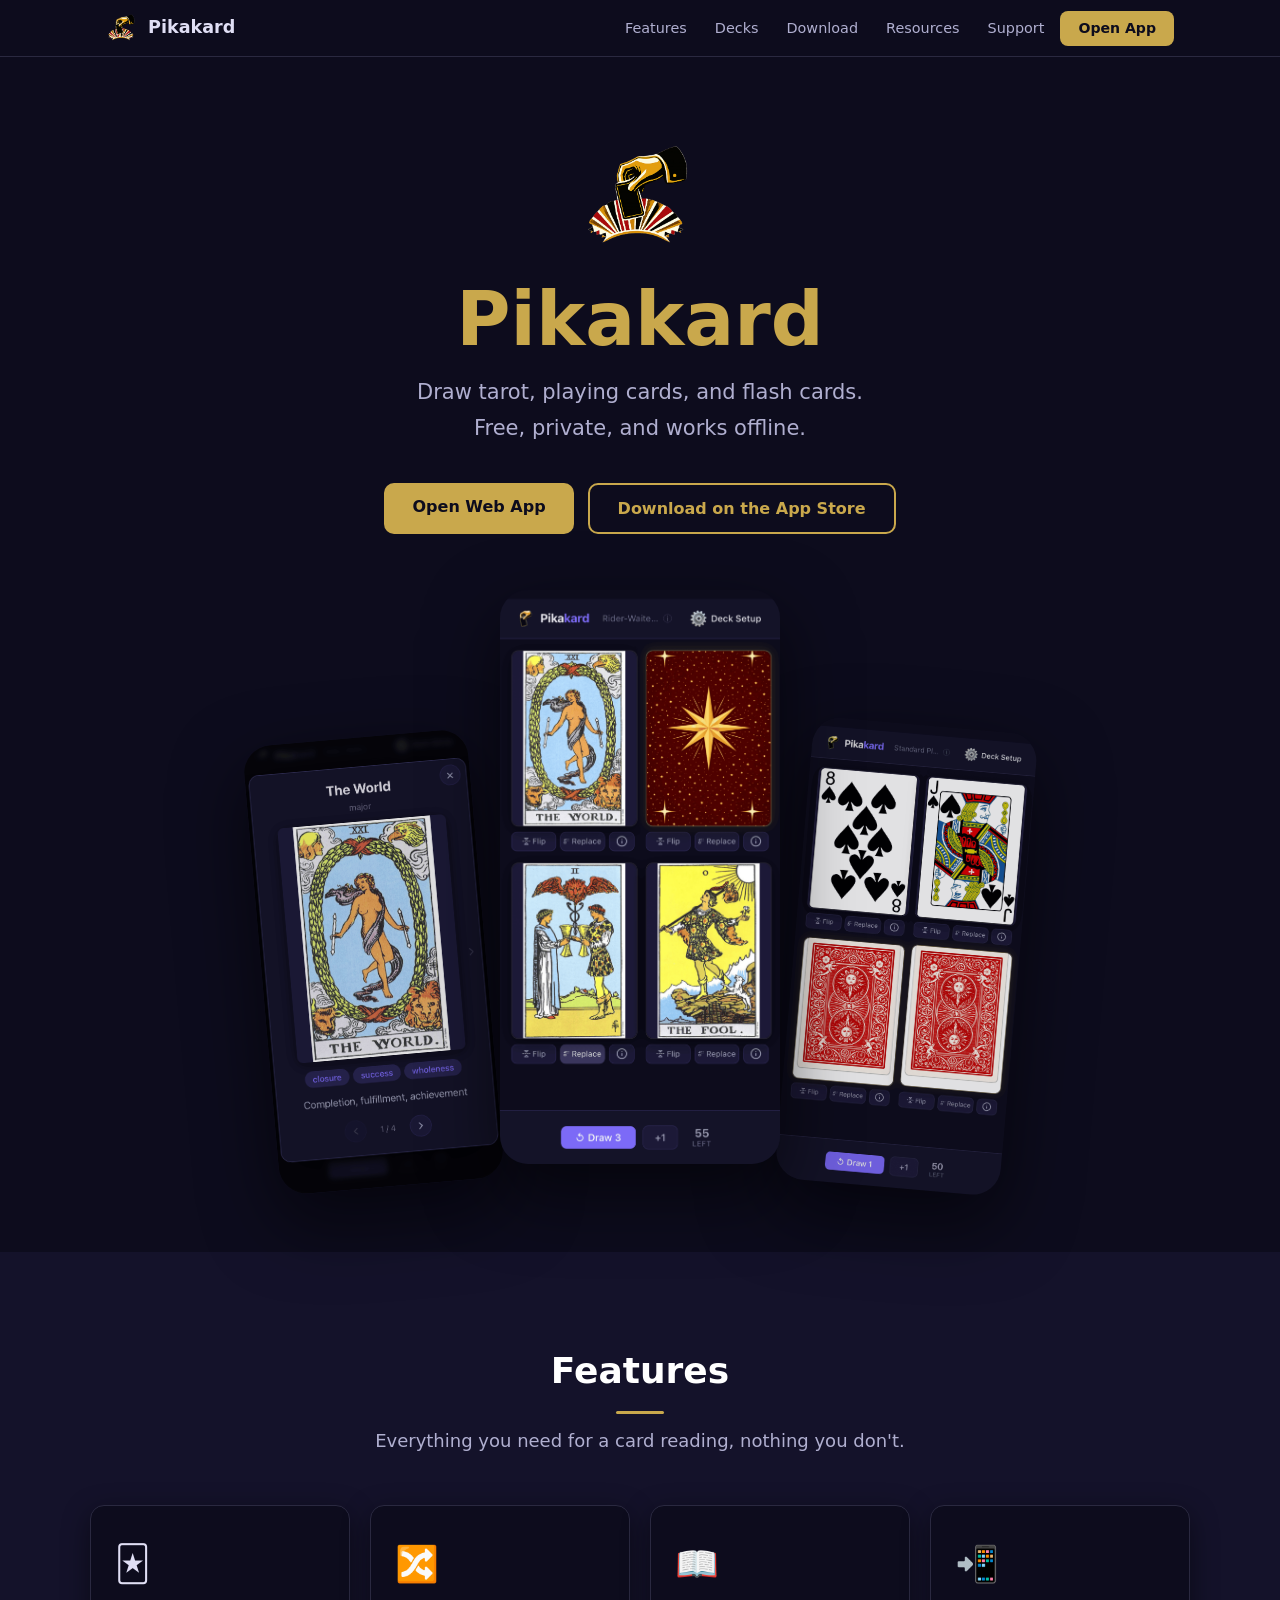
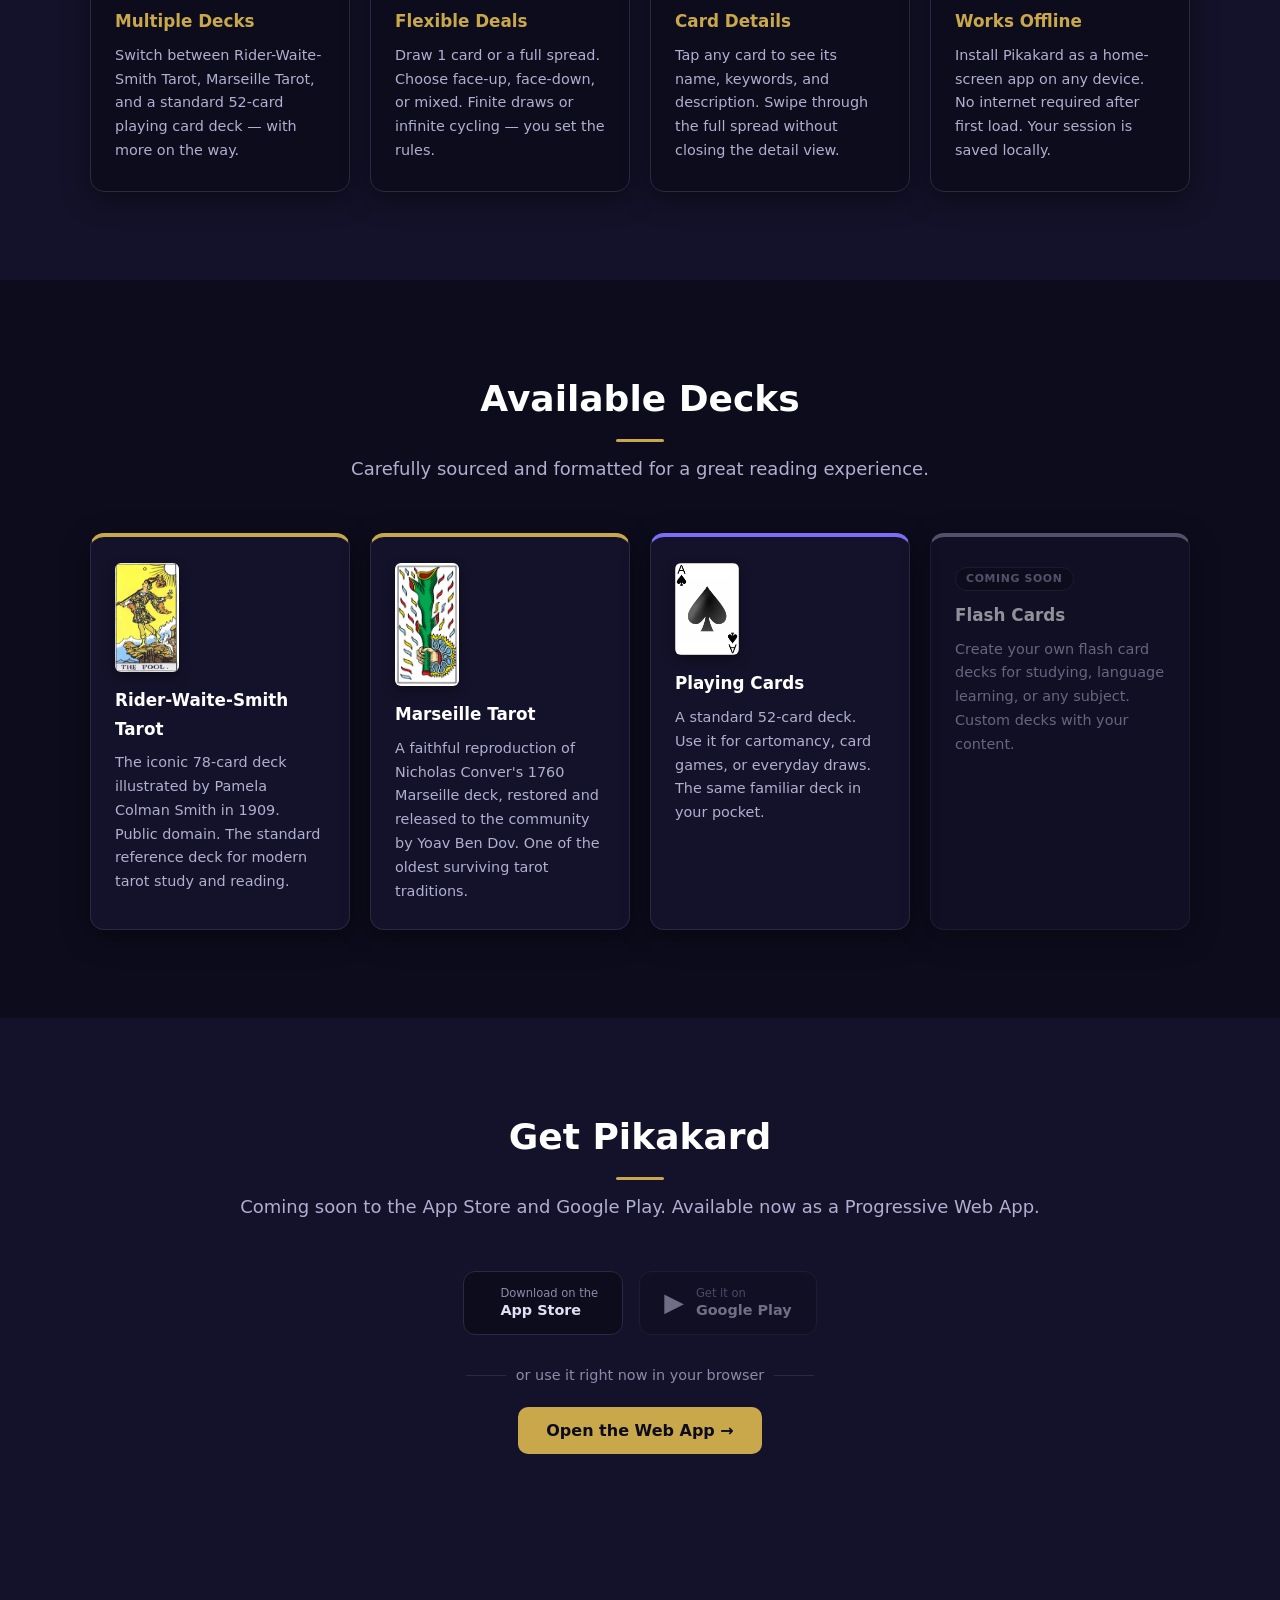
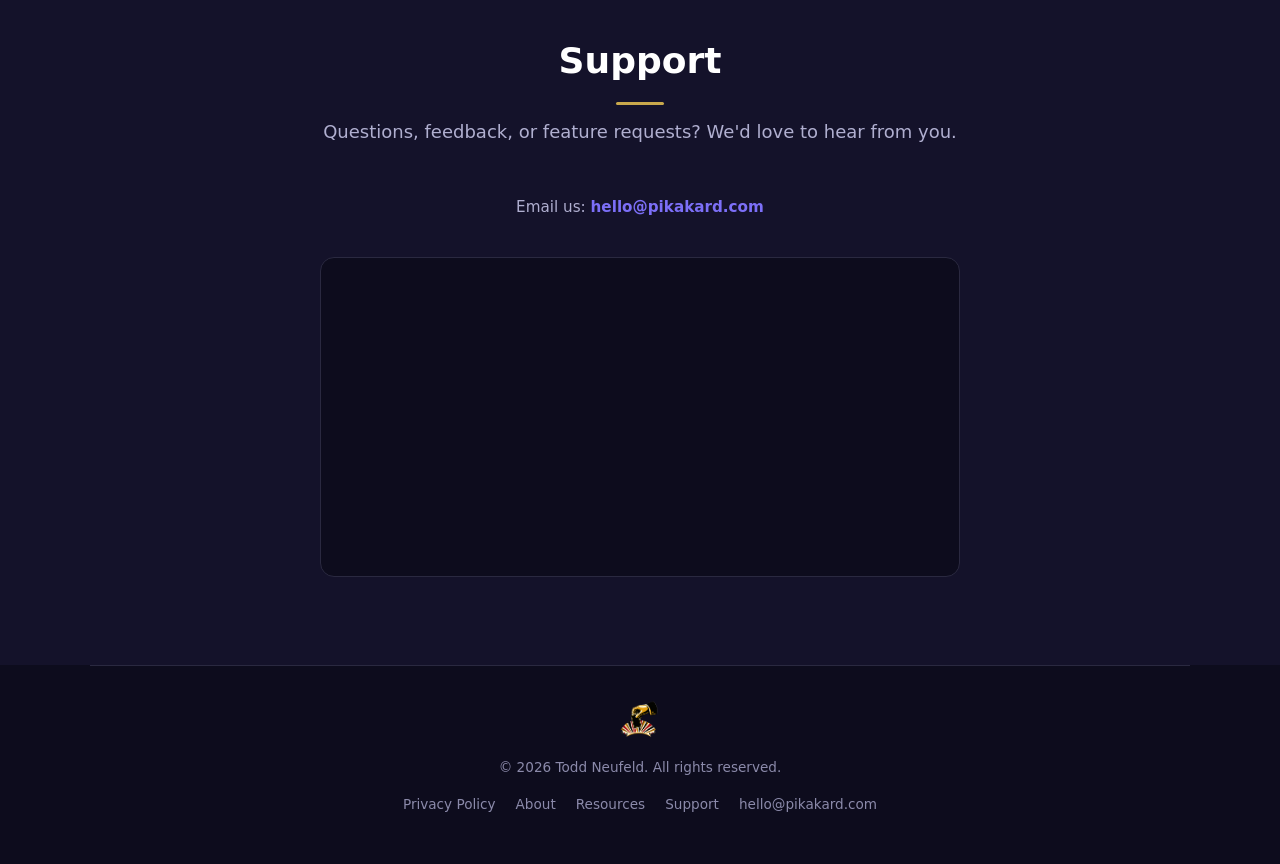
==== commit b8c3c811: "Fix hero CSS selector (#hero → #top) and Resources nav link - Hero section was never getting its fle" ====
--- a/index.html
+++ b/index.html
@@ -46,7 +46,7 @@
         <a href="#features" role="listitem">Features</a>
         <a href="#decks"    role="listitem">Decks</a>
         <a href="#download" role="listitem">Download</a>
-        <a href="https://app.pikakard.com/resources.html" target="_blank" rel="noopener" role="listitem">Resources</a>
+        <a href="resources.html" role="listitem">Resources</a>
         <a href="#support"  role="listitem">Support</a>
         <a href="https://app.pikakard.com" class="btn cta" target="_blank" rel="noopener" role="listitem">Open App</a>
       </div>
--- a/styles.css
+++ b/styles.css
@@ -160,7 +160,7 @@
 }
 
 /* ── Hero ──────────────────────────────────────────────────────────────── */
-#hero {
+#top {
   min-height: 100vh;
   min-height: 100dvh;
   display: flex;
@@ -177,7 +177,7 @@
   border-radius: 20px;
 }
 
-#hero h1 {
+#top h1 {
   font-size: clamp(42px, 7vw, 74px);
   font-weight: 900;
   color: var(--brand);
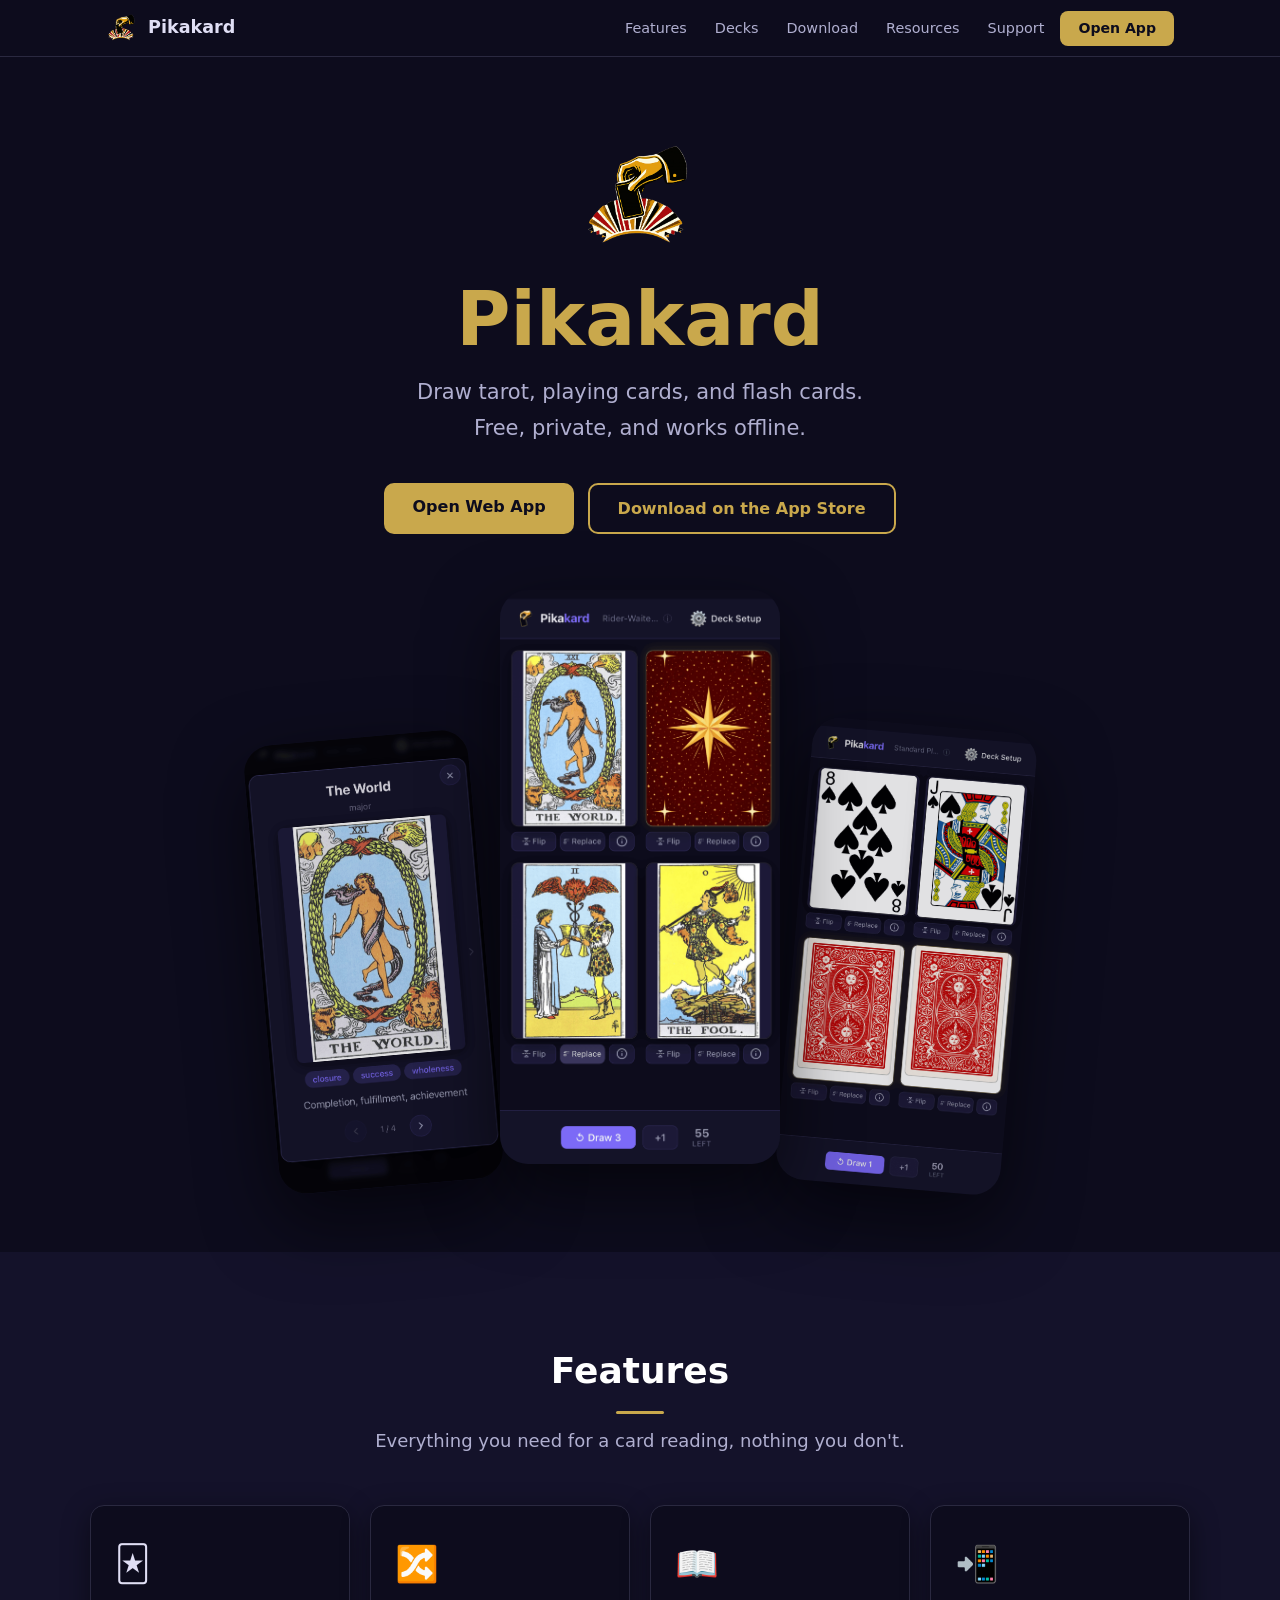
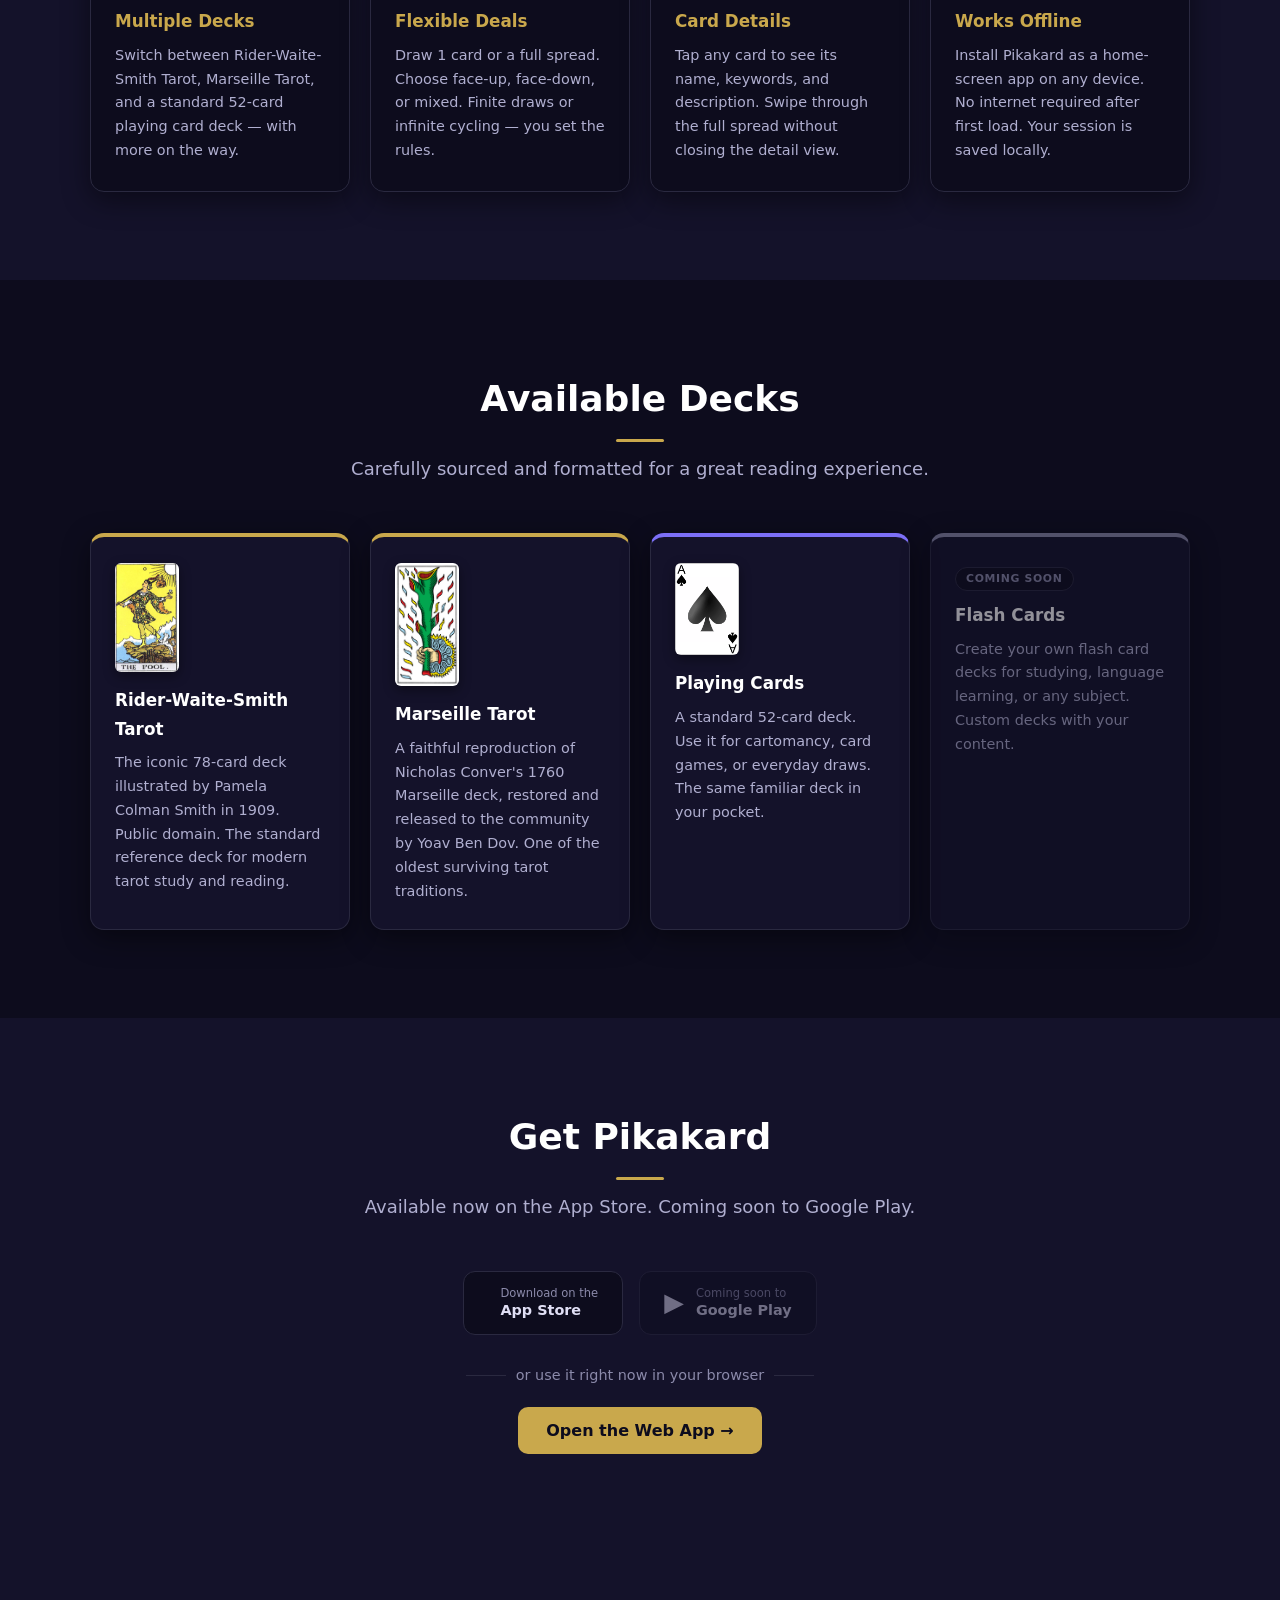
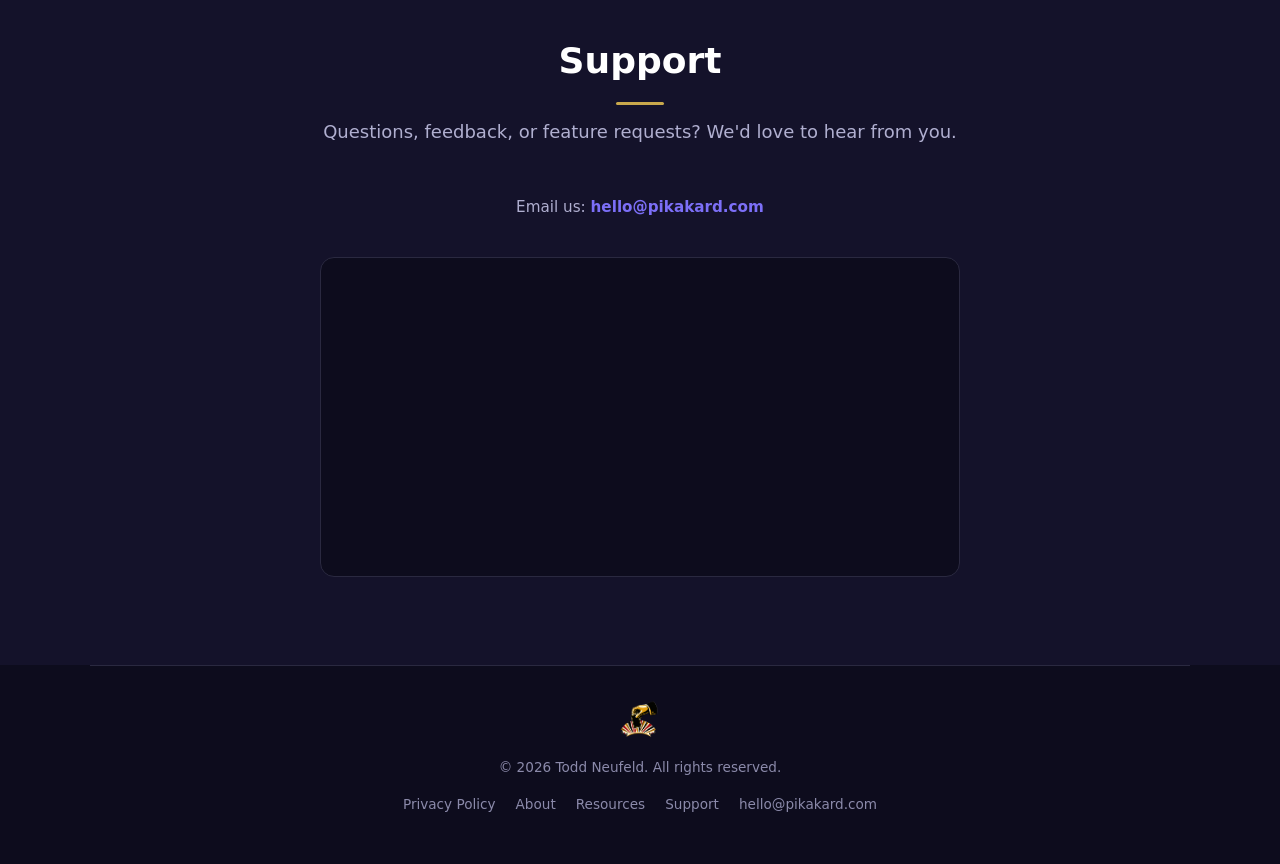
==== commit cbc5dc2a: "Add live App Store link, update Google Play to Coming Soon Co-Authored-By: Claude Sonnet 4.6 <norepl" ====
--- a/index.html
+++ b/index.html
@@ -60,7 +60,7 @@
     <p class="tagline">Draw tarot, playing cards, and flash cards.<br>Free, private, and works offline.</p>
     <div class="cta-row">
       <a href="https://app.pikakard.com" class="btn primary" target="_blank" rel="noopener">Open Web App</a>
-      <a href="#download" class="btn ghost">Download on the App Store</a>
+      <a href="https://apps.apple.com/us/app/pikakard/id6760975714" class="btn ghost" target="_blank" rel="noopener">Download on the App Store</a>
     </div>
 
     <div class="hero-screenshots" aria-hidden="true">
@@ -128,7 +128,7 @@
           <p>The iconic 78-card deck illustrated by Pamela Colman Smith in 1909. Public domain. The standard reference deck for modern tarot study and reading.</p>
         </div>
         <div class="deck-card">
-          <img class="deck-thumb" src="images/thumb-marseille.jpg" alt="First card — Marseille Tarot" />
+          <img class="deck-thumb" src="images/thumb-marseille.jpg" alt="The Fool — Tarot de Marseille" />
           <h3>Marseille Tarot</h3>
           <p>A faithful reproduction of Nicholas Conver's 1760 Marseille deck, restored and released to the community by Yoav Ben Dov. One of the oldest surviving tarot traditions.</p>
         </div>
@@ -151,12 +151,11 @@
     <div class="section-inner">
       <div class="section-heading">
         <h2>Get Pikakard</h2>
-        <p>Coming soon to the App Store and Google Play. Available now as a Progressive Web App.</p>
+        <p>Available now on the App Store. Coming soon to Google Play.</p>
       </div>
 
       <div class="badge-row">
-        <!-- App Store link — update href with live App Store URL once approved -->
-        <a class="store-badge" href="#download" aria-label="Download on the App Store">
+        <a class="store-badge" href="https://apps.apple.com/us/app/pikakard/id6760975714" target="_blank" rel="noopener" aria-label="Download on the App Store">
           <span class="store-badge-icon"></span>
           <span class="store-badge-text">
             <small>Download on the</small>
@@ -166,7 +165,7 @@
         <a class="store-badge placeholder" href="#download" aria-label="Get it on Google Play (coming soon)" aria-disabled="true">
           <span class="store-badge-icon">▶</span>
           <span class="store-badge-text">
-            <small>Get it on</small>
+            <small>Coming soon to</small>
             Google Play
           </span>
         </a>
@@ -205,7 +204,7 @@
     <nav class="footer-links" aria-label="Footer">
       <a href="privacy.html">Privacy Policy</a>
       <a href="about.html">About</a>
-      <a href="https://app.pikakard.com/resources.html" target="_blank" rel="noopener">Resources</a>
+      <a href="resources.html">Resources</a>
       <a href="#support">Support</a>
       <a href="mailto:hello@pikakard.com">hello@pikakard.com</a>
     </nav>
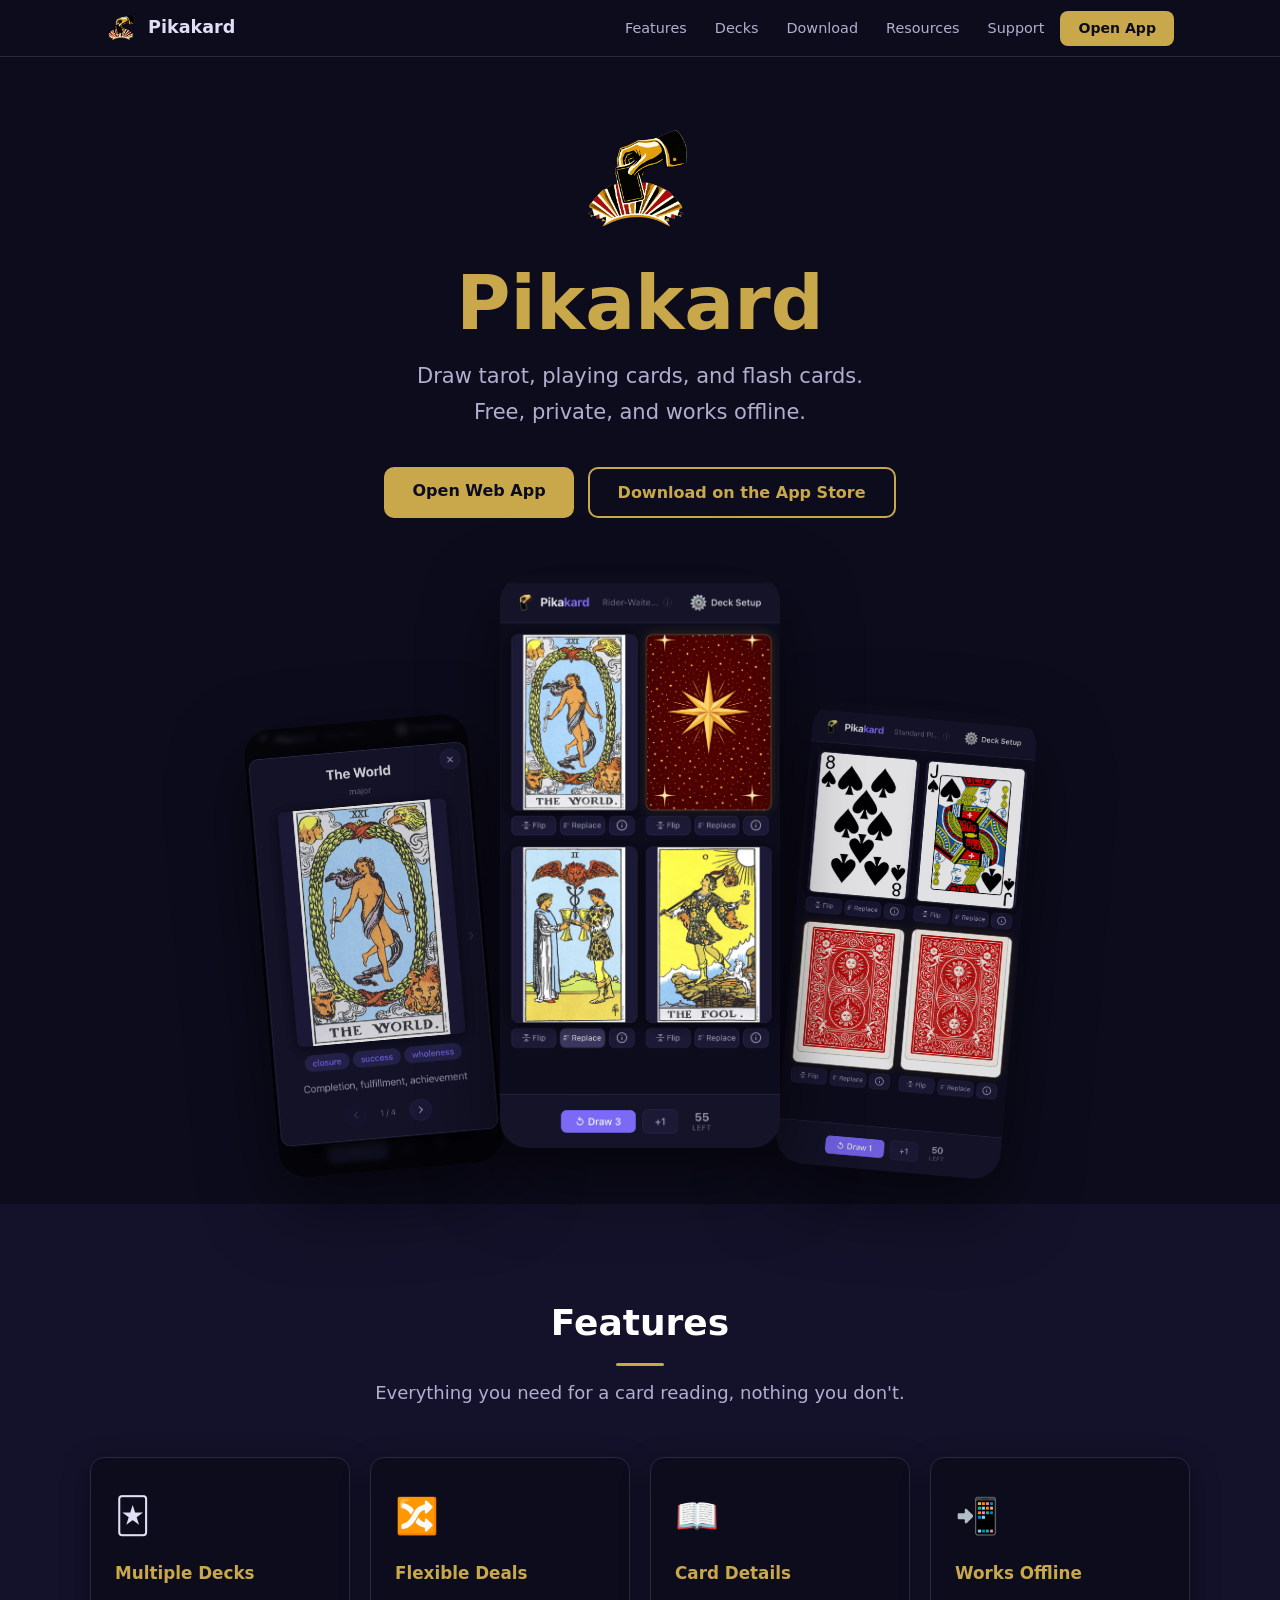
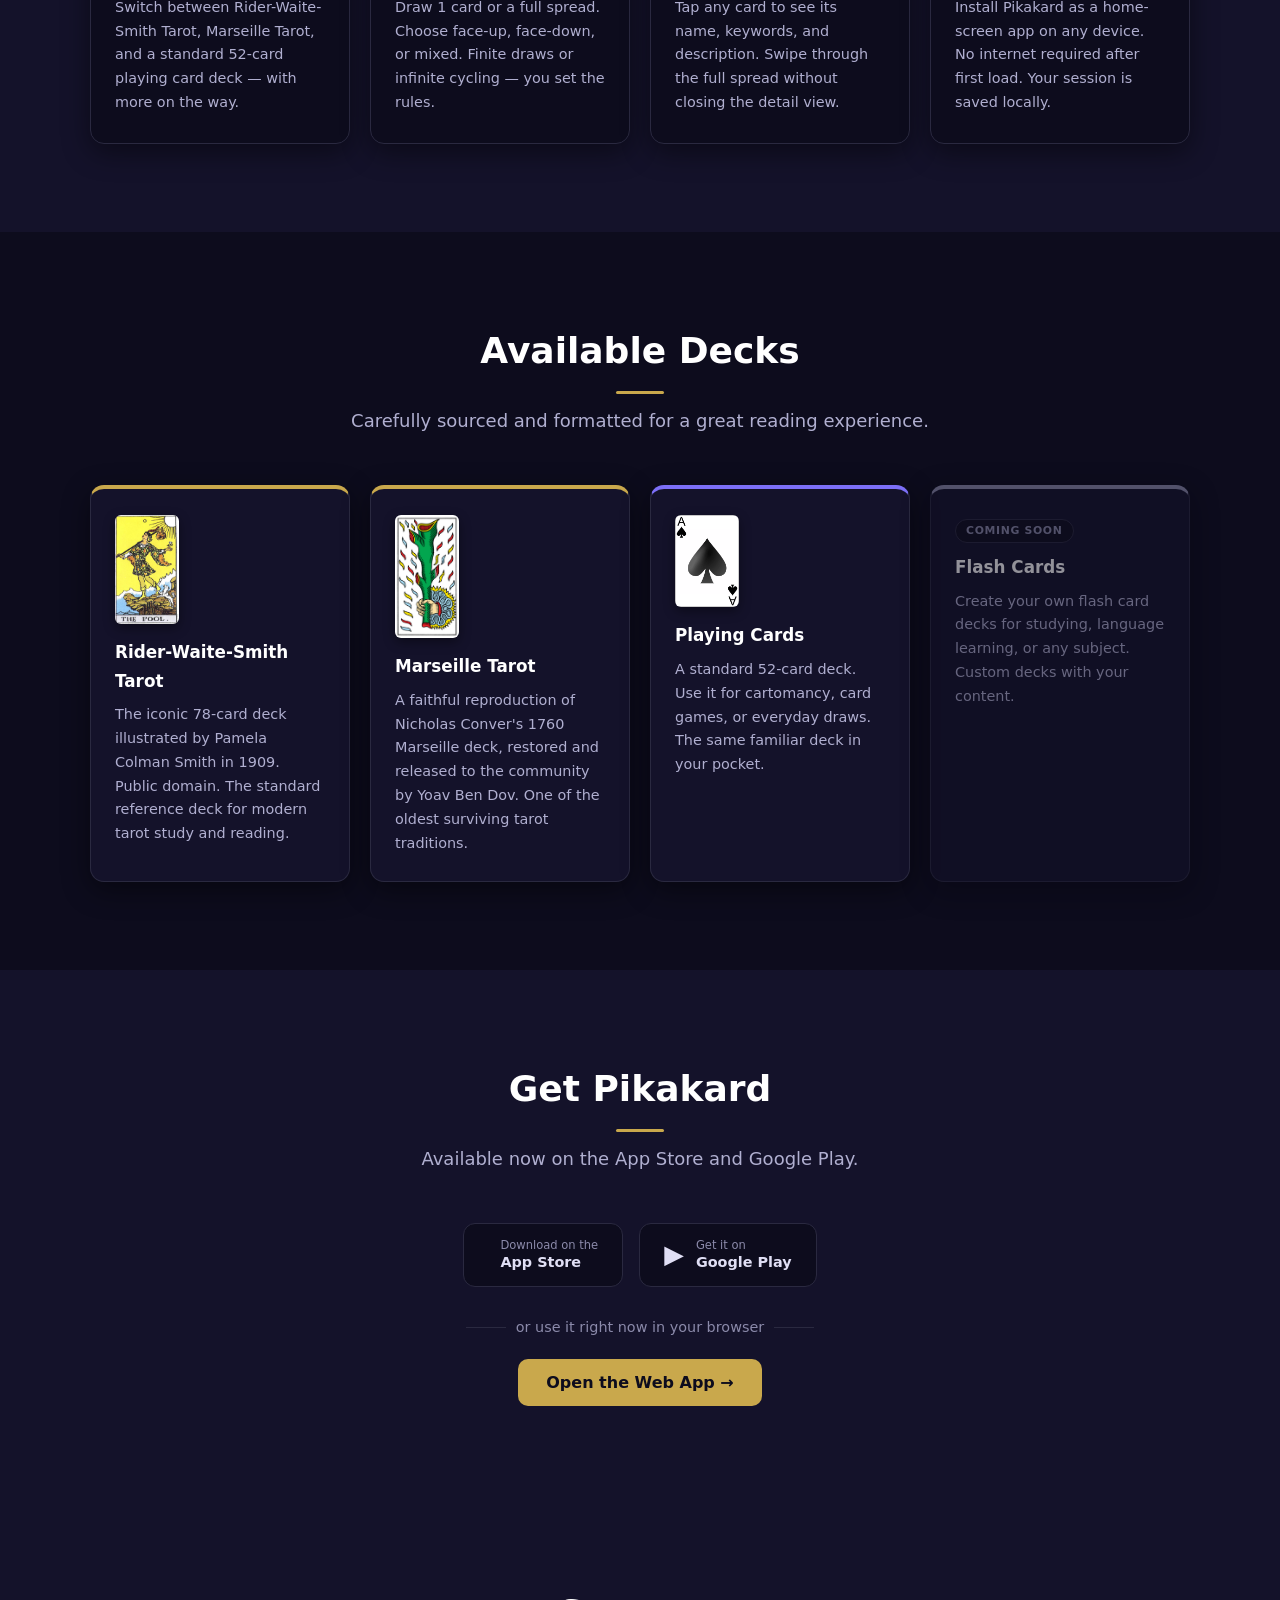
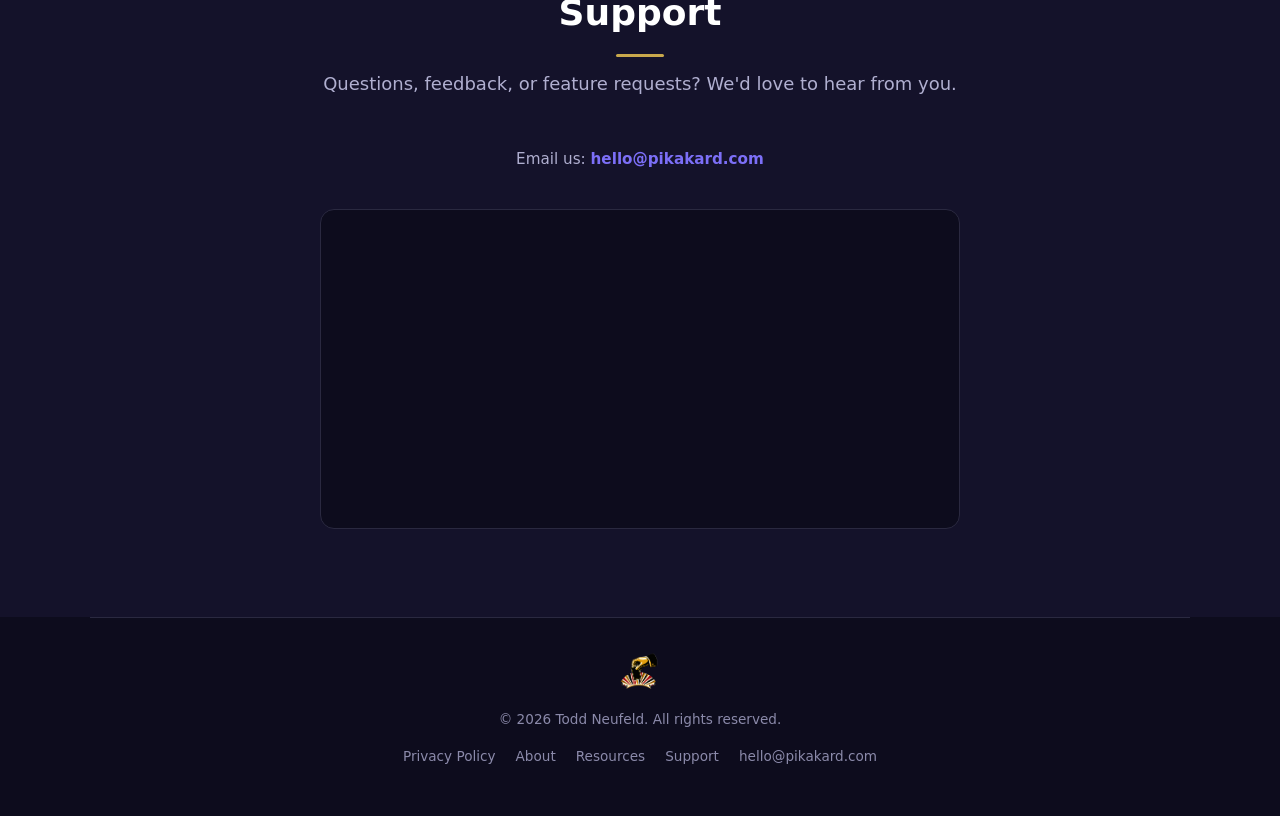
==== commit 81d33315: "Activate Google Play store badge and update download section copy - Replace placeholder Google Play " ====
--- a/index.html
+++ b/index.html
@@ -151,7 +151,7 @@
     <div class="section-inner">
       <div class="section-heading">
         <h2>Get Pikakard</h2>
-        <p>Available now on the App Store. Coming soon to Google Play.</p>
+        <p>Available now on the App Store and Google Play.</p>
       </div>
 
       <div class="badge-row">
@@ -162,10 +162,10 @@
             App Store
           </span>
         </a>
-        <a class="store-badge placeholder" href="#download" aria-label="Get it on Google Play (coming soon)" aria-disabled="true">
+        <a class="store-badge" href="https://play.google.com/store/apps/details?id=com.pikakard.app" target="_blank" rel="noopener" aria-label="Get it on Google Play">
           <span class="store-badge-icon">▶</span>
           <span class="store-badge-text">
-            <small>Coming soon to</small>
+            <small>Get it on</small>
             Google Play
           </span>
         </a>
--- a/styles.css
+++ b/styles.css
@@ -161,14 +161,12 @@
 
 /* ── Hero ──────────────────────────────────────────────────────────────── */
 #top {
-  min-height: 100vh;
-  min-height: 100dvh;
   display: flex;
   flex-direction: column;
   align-items: center;
-  justify-content: center;
+  justify-content: flex-start;
   text-align: center;
-  padding: 80px 16px;
+  padding: 64px 16px 48px;
 }
 
 .hero-logo {
